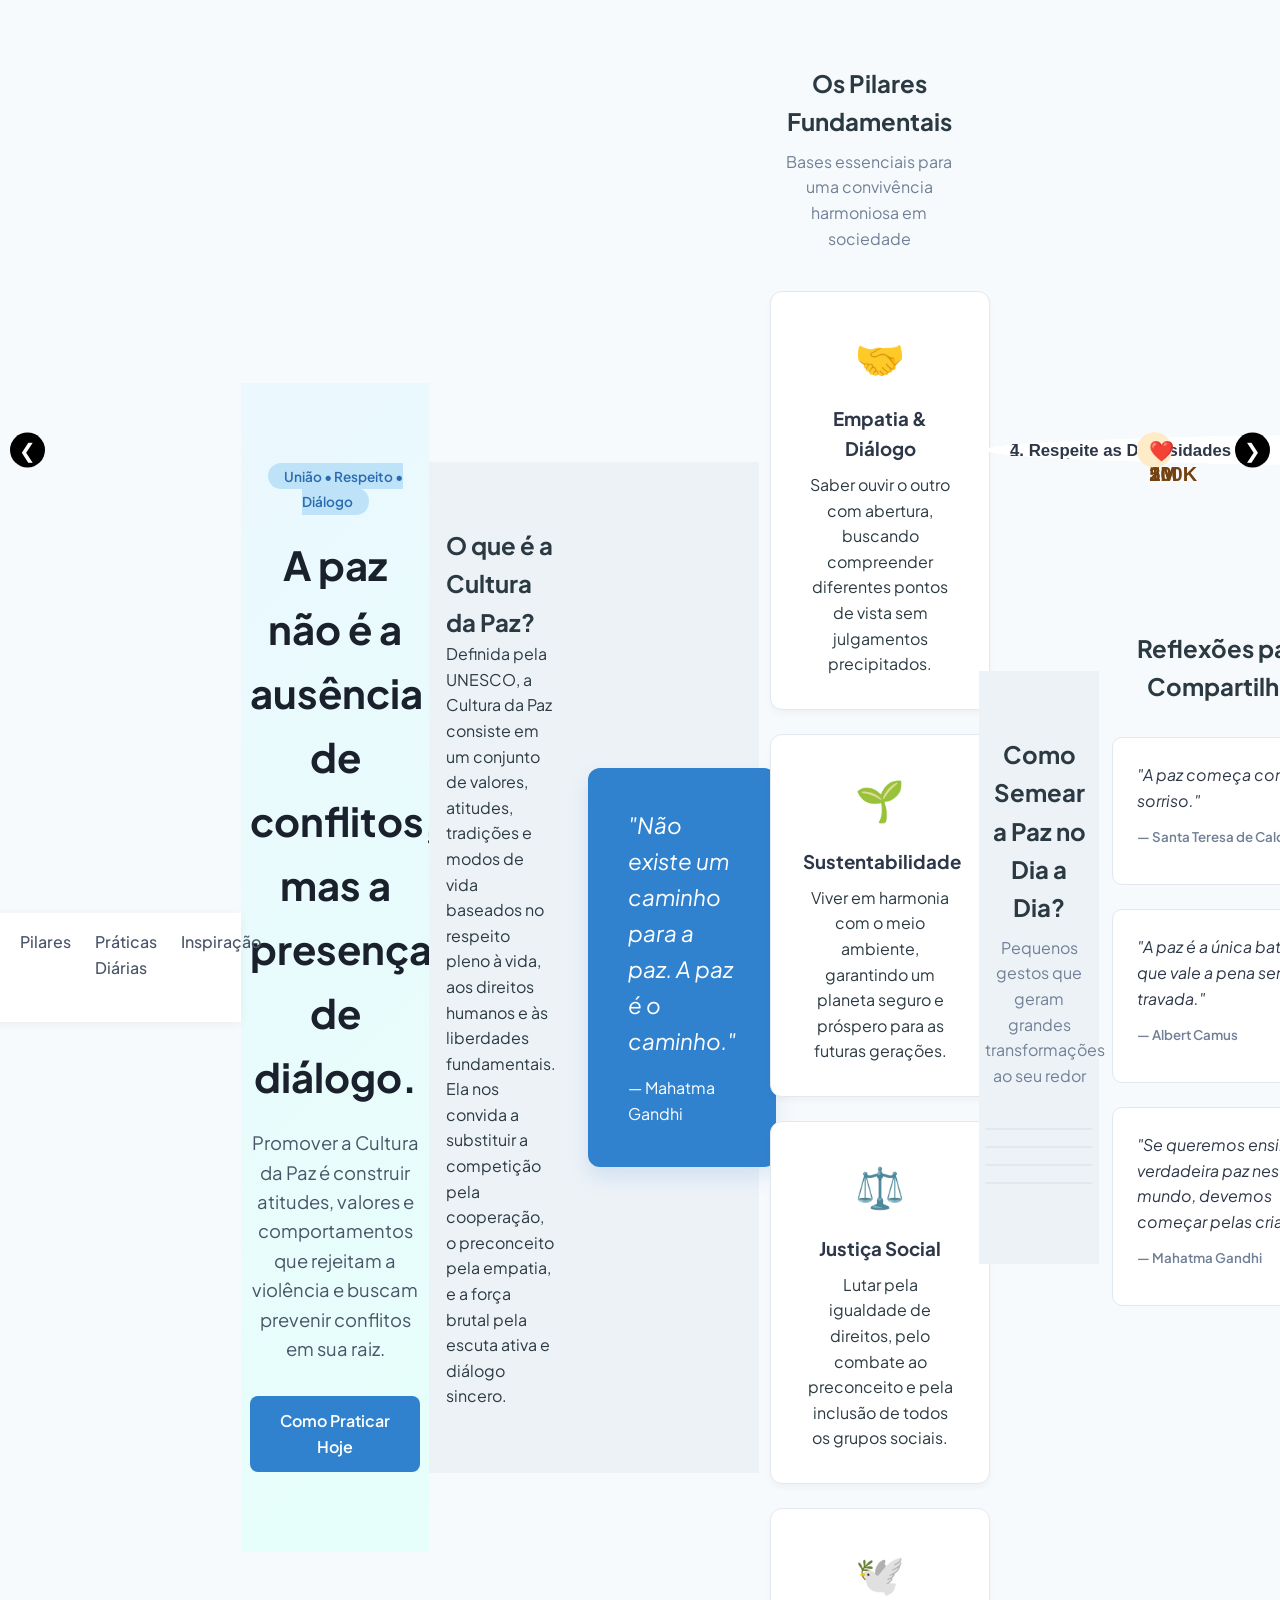
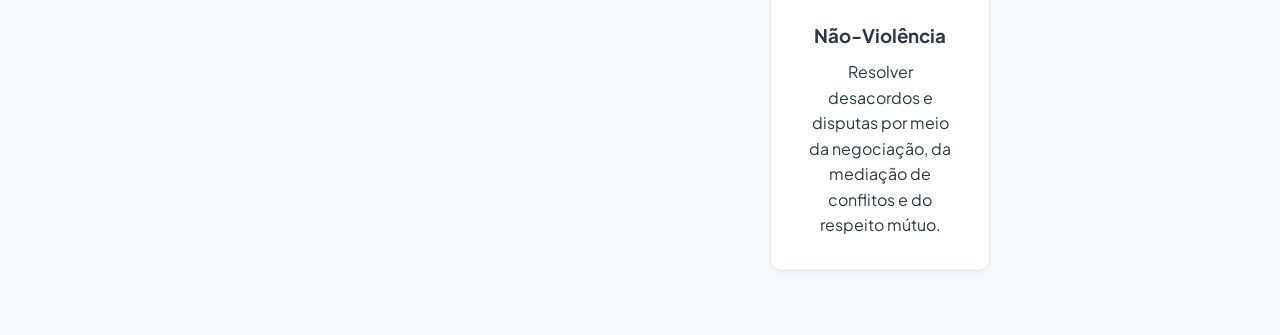
==== index.html @ 5dece106 "versao15" ====
<!DOCTYPE html>
<html lang="pt-BR">
<head>
  <meta charset="UTF-8">
  <meta name="viewport" content="width=device-width, initial-scale=1.0">
  <title>Cultura da Paz - Transformando o Mundo com Diálogo e Empatia</title>
  <link rel="stylesheet" href="style.css">
  <link rel="preconnect" href="https://fonts.googleapis.com">
  <link rel="preconnect" href="https://fonts.gstatic.com" crossorigin>
  <link href="https://fonts.googleapis.com/css2?family=Plus+Jakarta+Sans:wght@400;500;600;700&display=swap" rel="stylesheet">
</head>
<body>


  <!-- Cabeçalho -->
  <header>
    <div class="container nav-container">
      <a href="#" class="logo">
        <span class="pigeon-icon">🕊️</span> Cultura da Paz
      </a>
      <nav>
        <ul>
          <li><a href="#sobre">O que é</a></li>
          <li><a href="#pilares">Pilares</a></li>
          <li><a href="#praticas">Práticas Diárias</a></li>
          <li><a href="#mensagens">Inspiração</a></li>
        </ul>
      </nav>
    </div>
  </header>


  <!-- Seção Hero -->
  <section class="hero">
    <div class="container hero-content">
      <span class="badge">União • Respeito • Diálogo</span>
      <h1>A paz não é a ausência de conflitos, mas a presença de diálogo.</h1>
      <p>Promover a Cultura da Paz é construir atitudes, valores e comportamentos que rejeitam a violência e buscam prevenir conflitos em sua raiz.</p>
      <a href="#praticas" class="btn">Como Praticar Hoje</a>
    </div>
  </section>


  <!-- Seção Sobre -->
  <section id="sobre" class="section bg-light">
    <div class="container">
      <div class="grid-2">
        <div class="content-box">
          <h2>O que é a Cultura da Paz?</h2>
          <p>Definida pela UNESCO, a Cultura da Paz consiste em um conjunto de valores, atitudes, tradições e modos de vida baseados no respeito pleno à vida, aos direitos humanos e às liberdades fundamentais.</p>
          <p>Ela nos convida a substituir a competição pela cooperação, o preconceito pela empatia, e a força brutal pela escuta ativa e diálogo sincero.</p>
        </div>
        <div class="quote-card">
          <p>"Não existe um caminho para a paz. A paz é o caminho."</p>
          <span>— Mahatma Gandhi</span>
        </div>
      </div>
    </div>
  </section>


  <!-- Seção Pilares -->
  <section id="pilares" class="section">
    <div class="container">
      <h2 class="text-center">Os Pilares Fundamentais</h2>
      <p class="subtitle text-center">Bases essenciais para uma convivência harmoniosa em sociedade</p>


      <div class="cards-grid">
        <div class="card">
          <div class="card-icon">🤝</div>
          <h3>Empatia & Diálogo</h3>
          <p>Saber ouvir o outro com abertura, buscando compreender diferentes pontos de vista sem julgamentos precipitados.</p>
        </div>


        <div class="card">
          <div class="card-icon">🌱</div>
          <h3>Sustentabilidade</h3>
          <p>Viver em harmonia com o meio ambiente, garantindo um planeta seguro e próspero para as futuras gerações.</p>
        </div>


        <div class="card">
          <div class="card-icon">⚖️</div>
          <h3>Justiça Social</h3>
          <p>Lutar pela igualdade de direitos, pelo combate ao preconceito e pela inclusão de todos os grupos sociais.</p>
        </div>


        <div class="card">
          <div class="card-icon">🕊️</div>
          <h3>Não-Violência</h3>
          <p>Resolver desacordos e disputas por meio da negociação, da mediação de conflitos e do respeito mútuo.</p>
        </div>
      </div>
    </div>
  </section>


  <!-- Seção Práticas Diárias (Accordion/Lista) -->
  <section id="praticas" class="section bg-light">
    <div class="container">
      <h2 class="text-center">Como Semear a Paz no Dia a Dia?</h2>
      <p class="subtitle text-center">Pequenos gestos que geram grandes transformações ao seu redor</p>


      <div class="accordion">
        <div class="accordion-item">
          <button class="accordion-header">1. Pratique a Escuta Ativa <span>+</span></button>
          <div class="accordion-body">
            <p>Escute as pessoas sem interrompê-las ou já preparar uma resposta na mente. Esteja presente para entender seus sentimentos e necessidades.</p>
          </div>
        </div>


        <div class="accordion-item">
          <button class="accordion-header">2. Cultive a Gentileza Diária <span>+</span></button>
          <div class="accordion-body">
            <p>Pequenas ações como dar um "bom dia" sincero, agradecer serviços prestados ou ceder a vez ajudam a reduzir a tensão no dia a dia urbano.</p>
          </div>
        </div>


        <div class="accordion-item">
          <button class="accordion-header">3. Eduque para a Comunicação Não-Violenta (CNV) <span>+</span></button>
          <div class="accordion-body">
            <p>Ao expressar insatisfação, foque nos fatos e nos seus sentimentos, sem acusar ou rotular a outra pessoa.</p>
          </div>
        </div>


        <div class="accordion-item">
          <button class="accordion-header">4. Respeite as Diversidades <span>+</span></button>
          <div class="accordion-body">
            <p>Aprecie as diferenças de opiniões, culturas, etnias, religiões e estilos de vida como fatores de enriquecimento humano.</p>
          </div>
        </div>
      </div>
    </div>
  </section>


  <!-- Seção Mensagens de Inspiração -->
  <section id="mensagens" class="section">
    <div class="container">
      <h2 class="text-center">Reflexões para Compartilhar</h2>
      <div class="messages-grid">
        <div class="message-card">
          <p>"A paz começa com um sorriso."</p>
          <small>— Santa Teresa de Calcutá</small>
          <button class="like-btn">❤️ <span class="like-count">2M</span></button>
        </div>
        <div class="message-card">
          <p>"A paz é a única batalha que vale a pena ser travada."</p>
          <small>— Albert Camus</small>
          <button class="like-btn">❤️ <span class="like-count">500K</span></button>
        </div>
        <div class="message-card">
          <p>"Se queremos ensinar a verdadeira paz neste mundo, devemos começar pelas crianças."</p>
          <small>— Mahatma Gandhi</small>
          <button class="like-btn">❤️ <span class="like-count">1M</span></button>
        </div>
      </div>
    </div>
  </section>


  <!-- Rodapé -->
  <footer>
    <div class="container footer-content">
      <p>🕊️ <strong>Cultura da Paz</strong> — Projeto focado na difusão da empatia e da convivência harmoniosa.</p>
      <p><small>&copy; Criado para transformar atitudes e construir pontes.</small></p>
    </div>
  </footer>


  <div class="carrossel">
  <div class="slides">
    <img src="img/meninabandeira.png" alt="Carrossel HTML CSS Imagem 1">
    <img src="img/algema.png" alt="Carrossel HTML CSS Imagem 2">
    <img src="img/imagemcheia.png" alt="Carrossel HTML CSS Imagem 3">
  </div>
  <button class="esquerda">&#10094;</button>
  <button class="direita">&#10095;</button>
</div>


  <script src="script.js"></script>




</body>
</html>
---- style.css ----
/* Configurações Globais */
* {
    margin: 0;
    padding: 0;
    box-sizing: border-box;
  }
 
  body {
    font-family: 'Plus Jakarta Sans', sans-serif;
    color: #2b3a42;
    background-color: #f7fafc;
    line-height: 1.6;
  }
 
  .container {
    width: 90%;
    max-width: 1100px;
    margin: 0 auto;
  }
 
  /* Navegação */
  header {
    background: #ffffff;
    box-shadow: 0 2px 10px rgba(0,0,0,0.05);
    position: sticky;
    top: 0;
    z-index: 100;
  }
 
  .nav-container {
    display: flex;
    justify-content: space-between;
    align-items: center;
    padding: 1rem 0;
  }
 
  .logo {
    font-size: 1.3rem;
    font-weight: 700;
    color: #2b6cb0;
    text-decoration: none;
    display: flex;
    align-items: center;
    gap: 0.5rem;
  }
 
  nav ul {
    display: flex;
    list-style: none;
    gap: 1.5rem;
  }
 
  nav a {
    text-decoration: none;
    color: #4a5568;
    font-weight: 500;
    transition: color 0.2s;
  }
 
  nav a:hover {
    color: #3182ce;
  }
 
  /* Hero Section */
  .hero {
    background: linear-gradient(135deg, #ebf8ff 0%, #e6fffa 100%);
    padding: 5rem 0;
    text-align: center;
  }
 
  .hero-content {
    max-width: 750px;
  }
 
  .badge {
    background: #bee3f8;
    color: #2b6cb0;
    padding: 0.3rem 1rem;
    border-radius: 20px;
    font-size: 0.85rem;
    font-weight: 600;
  }
 
  .hero h1 {
    font-size: 2.5rem;
    margin: 1.2rem 0;
    color: #1a202c;
  }
 
  .hero p {
    font-size: 1.15rem;
    color: #4a5568;
    margin-bottom: 2rem;
  }
 
  .btn {
    display: inline-block;
    background: #3182ce;
    color: #fff;
    padding: 0.8rem 1.8rem;
    border-radius: 8px;
    text-decoration: none;
    font-weight: 600;
    transition: background 0.3s;
  }
 
  .btn:hover {
    background: #2b6cb0;
  }
 
  /* Seções Padrão */
  .section {
    padding: 4rem 0;
  }
 
  .bg-light {
    background-color: #edf2f7;
  }
 
  .text-center {
    text-align: center;
  }
 
  .subtitle {
    color: #718096;
    margin-top: 0.5rem;
    margin-bottom: 2.5rem;
  }
 
  /* Grids */
  .grid-2 {
    display: grid;
    grid-template-columns: 1fr 1fr;
    gap: 2rem;
    align-items: center;
  }
 
  .quote-card {
    background: #3182ce;
    color: #fff;
    padding: 2.5rem;
    border-radius: 12px;
    box-shadow: 0 10px 20px rgba(49, 130, 206, 0.15);
  }
 
  .quote-card p {
    font-size: 1.4rem;
    font-style: italic;
    margin-bottom: 1rem;
  }
 
  .cards-grid {
    display: grid;
    grid-template-columns: repeat(auto-fit, minmax(220px, 1fr));
    gap: 1.5rem;
  }
 
  .card {
    background: #fff;
    padding: 2rem;
    border-radius: 12px;
    box-shadow: 0 4px 6px rgba(0,0,0,0.03);
    text-align: center;
    border: 1px solid #e2e8f0;
  }
 
  .card-icon {
    font-size: 2.5rem;
    margin-bottom: 1rem;
  }
 
  .card h3 {
    margin-bottom: 0.5rem;
    color: #2d3748;
  }
 
  /* Accordion */
  .accordion {
    max-width: 700px;
    margin: 0 auto;
  }
 
  .accordion-item {
    background: #fff;
    margin-bottom: 1rem;
    border-radius: 8px;
    overflow: hidden;
    border: 1px solid #e2e8f0;
  }
 
  .accordion-header {
    width: 100%;
    padding: 1rem 1.5rem;
    text-align: left;
    background: #fff;
    border: none;
    font-size: 1.05rem;
    font-weight: 600;
    color: #2d3748;
    cursor: pointer;
    display: flex;
    justify-content: space-between;
    align-items: center;
  }
 
  .accordion-body {
    padding: 0 1.5rem 1rem 1.5rem;
    display: none;
    color: #4a5568;
  }
 
  .accordion-item.active .accordion-body {
    display: block;
  }
 
  /* Mensagens de Inspiração */
  .messages-grid {
    display: grid;
    grid-template-columns: repeat(auto-fit, minmax(250px, 1fr));
    gap: 1.5rem;
    margin-top: 2rem;
  }
 
  .message-card {
    background: #fff;
    padding: 1.5rem;
    border-radius: 10px;
    border: 1px solid #e2e8f0;
    display: flex;
    flex-direction: column;
    justify-content: space-between;
  }
 
  .message-card p {
    font-style: italic;
    color: #2d3748;
  }
 
  .message-card small {
    display: block;
    margin: 0.8rem 0;
    color: #718096;
    font-weight: 600;
  }
 
  .like-btn {
    align-self: flex-start;
    background: #feebc8;
    border: none;
    padding: 0.4rem 0.8rem;
    border-radius: 20px;
    cursor: pointer;
    font-weight: 600;
    color: #744210;
    transition: transform 0.1s;
  }
 
  .like-btn:active {
    transform: scale(0.95);
  }
 
  /* Rodapé */
  footer {
    background: #2d3748;
    color: #e2e8f0;
    text-align: center;
    padding: 2.5rem 0;
  }
 
  /* Responsividade */
  @media (max-width: 768px) {
    .grid-2 {
      grid-template-columns: 1fr;
    }
    .nav-container {
      flex-direction: column;
      gap: 1rem;
    }
  }


  * {
  margin: 0;
  padding: 0;
  box-sizing: border-box;
}

body {
  min-height: 100vh;
  display: flex;
  align-items: center;
  justify-content: center;
}

.carrossel {
  max-width: 400px;
  overflow: hidden;
  border-radius: 10px;
  box-shadow: 0 0 10px rgba(0,0,0,0.25);
}
.slides {
  display: flex;
  transition: transform 0.5s ease-in-out;
}
.slides img {
  max-width: 100%;
  object-fit: contain;
  display: block;
}

button {
  position: absolute;
  top: 50%;
  transform: translateY(-50%);
  width: 35px;
  height: 35px;
  border-radius: 50%;
  border: none;
  background: black;
  color: white;
  font-size: 20px;
  cursor: pointer;
  transition: background-color 0.2s ease;
}
button:hover {
  background-color: rgba(0,0,0,0.75);
}
.esquerda { left: 10px; }
.direita { right: 10px; }
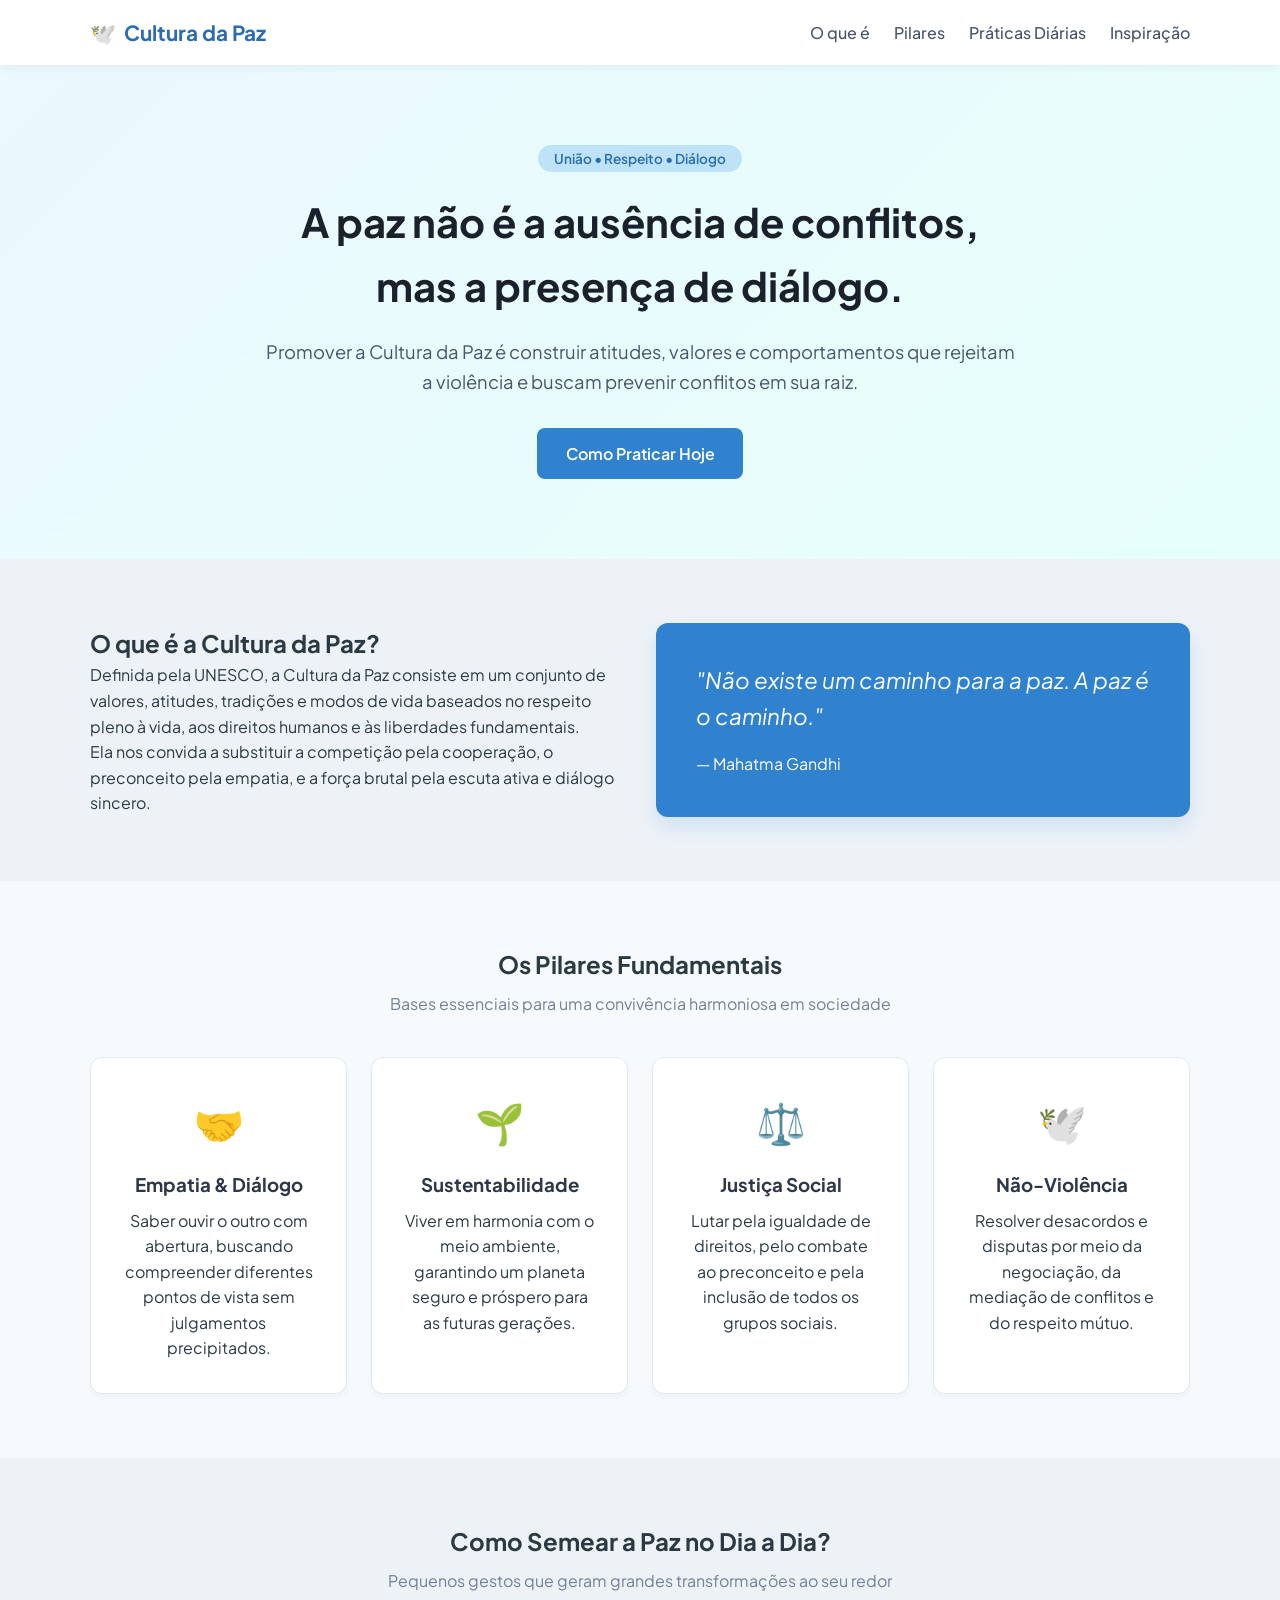
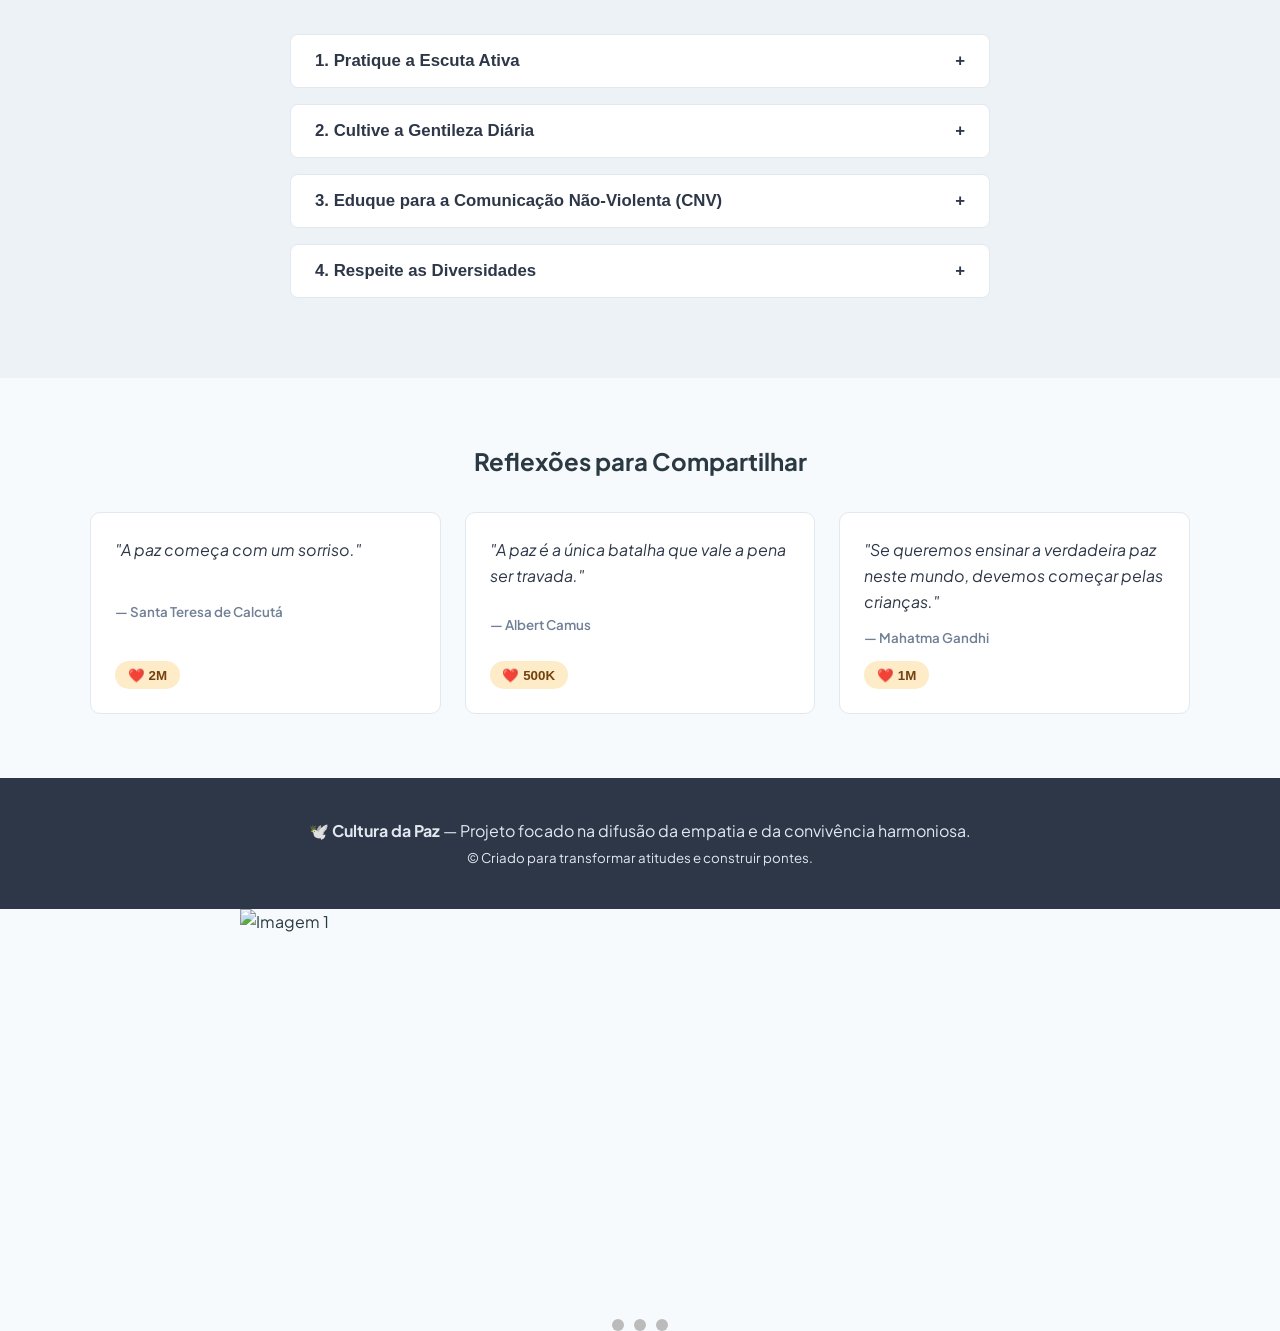
==== commit d9892532: "versao18" ====
--- a/index.html
+++ b/index.html
@@ -173,18 +173,26 @@
       <p><small>&copy; Criado para transformar atitudes e construir pontes.</small></p>
     </div>
   </footer>
-
-
-  <div class="carrossel">
-  <div class="slides">
-    <img src="img/meninabandeira.png" alt="Carrossel HTML CSS Imagem 1">
-    <img src="img/algema.png" alt="Carrossel HTML CSS Imagem 2">
-    <img src="img/imagemcheia.png" alt="Carrossel HTML CSS Imagem 3">
+ 
+  <div class="carrossel-container">
+  <div class="carrossel-slides">
+    <div class="slide" id="slide-1">
+      <img src="imagem1.jpg" alt="Imagem 1">
+    </div>
+    <div class="slide" id="slide-2">
+      <img src="imagem2.jpg" alt="Imagem 2">
+    </div>
+    <div class="slide" id="slide-3">
+      <img src="imagem3.jpg" alt="Imagem 3">
+    </div>
   </div>
-  <button class="esquerda">&#10094;</button>
-  <button class="direita">&#10095;</button>
+
+  <div class="carrossel-navegacao">
+    <a href="#slide-1"></a>
+    <a href="#slide-2"></a>
+    <a href="#slide-3"></a>
+  </div>
 </div>
-
 
   <script src="script.js"></script>
 
--- a/style.css
+++ b/style.css
@@ -279,51 +279,49 @@
   }
 
 
-  * {
-  margin: 0;
-  padding: 0;
-  box-sizing: border-box;
-}
-
-body {
-  min-height: 100vh;
+  .carrossel-container {
+  max-width: 800px;
+  margin: 0 auto;
+}
+
+.carrossel-slides {
   display: flex;
-  align-items: center;
+  overflow-x: auto;
+  scroll-snap-type: x mandatory;
+  scroll-behavior: smooth;
+  scrollbar-width: none;
+}
+
+.carrossel-slides::-webkit-scrollbar {
+  display: none;
+}
+
+.slide {
+  flex: 0 0 100%;
+  scroll-snap-align: start;
+  height: 400px;
+}
+
+.slide img {
+  width: 100%;
+  height: 100%;
+  object-fit: cover;
+}
+
+.carrossel-navegacao {
+  display: flex;
   justify-content: center;
-}
-
-.carrossel {
-  max-width: 400px;
-  overflow: hidden;
-  border-radius: 10px;
-  box-shadow: 0 0 10px rgba(0,0,0,0.25);
-}
-.slides {
-  display: flex;
-  transition: transform 0.5s ease-in-out;
-}
-.slides img {
-  max-width: 100%;
-  object-fit: contain;
-  display: block;
-}
-
-button {
-  position: absolute;
-  top: 50%;
-  transform: translateY(-50%);
-  width: 35px;
-  height: 35px;
+  gap: 10px;
+  margin-top: 10px;
+}
+
+.carrossel-navegacao a {
+  width: 12px;
+  height: 12px;
+  background-color: #bbb;
   border-radius: 50%;
-  border: none;
-  background: black;
-  color: white;
-  font-size: 20px;
-  cursor: pointer;
-  transition: background-color 0.2s ease;
-}
-button:hover {
-  background-color: rgba(0,0,0,0.75);
-}
-.esquerda { left: 10px; }
-.direita { right: 10px; }+}
+
+.carrossel-navegacao a:hover {
+  background-color: #333;
+}
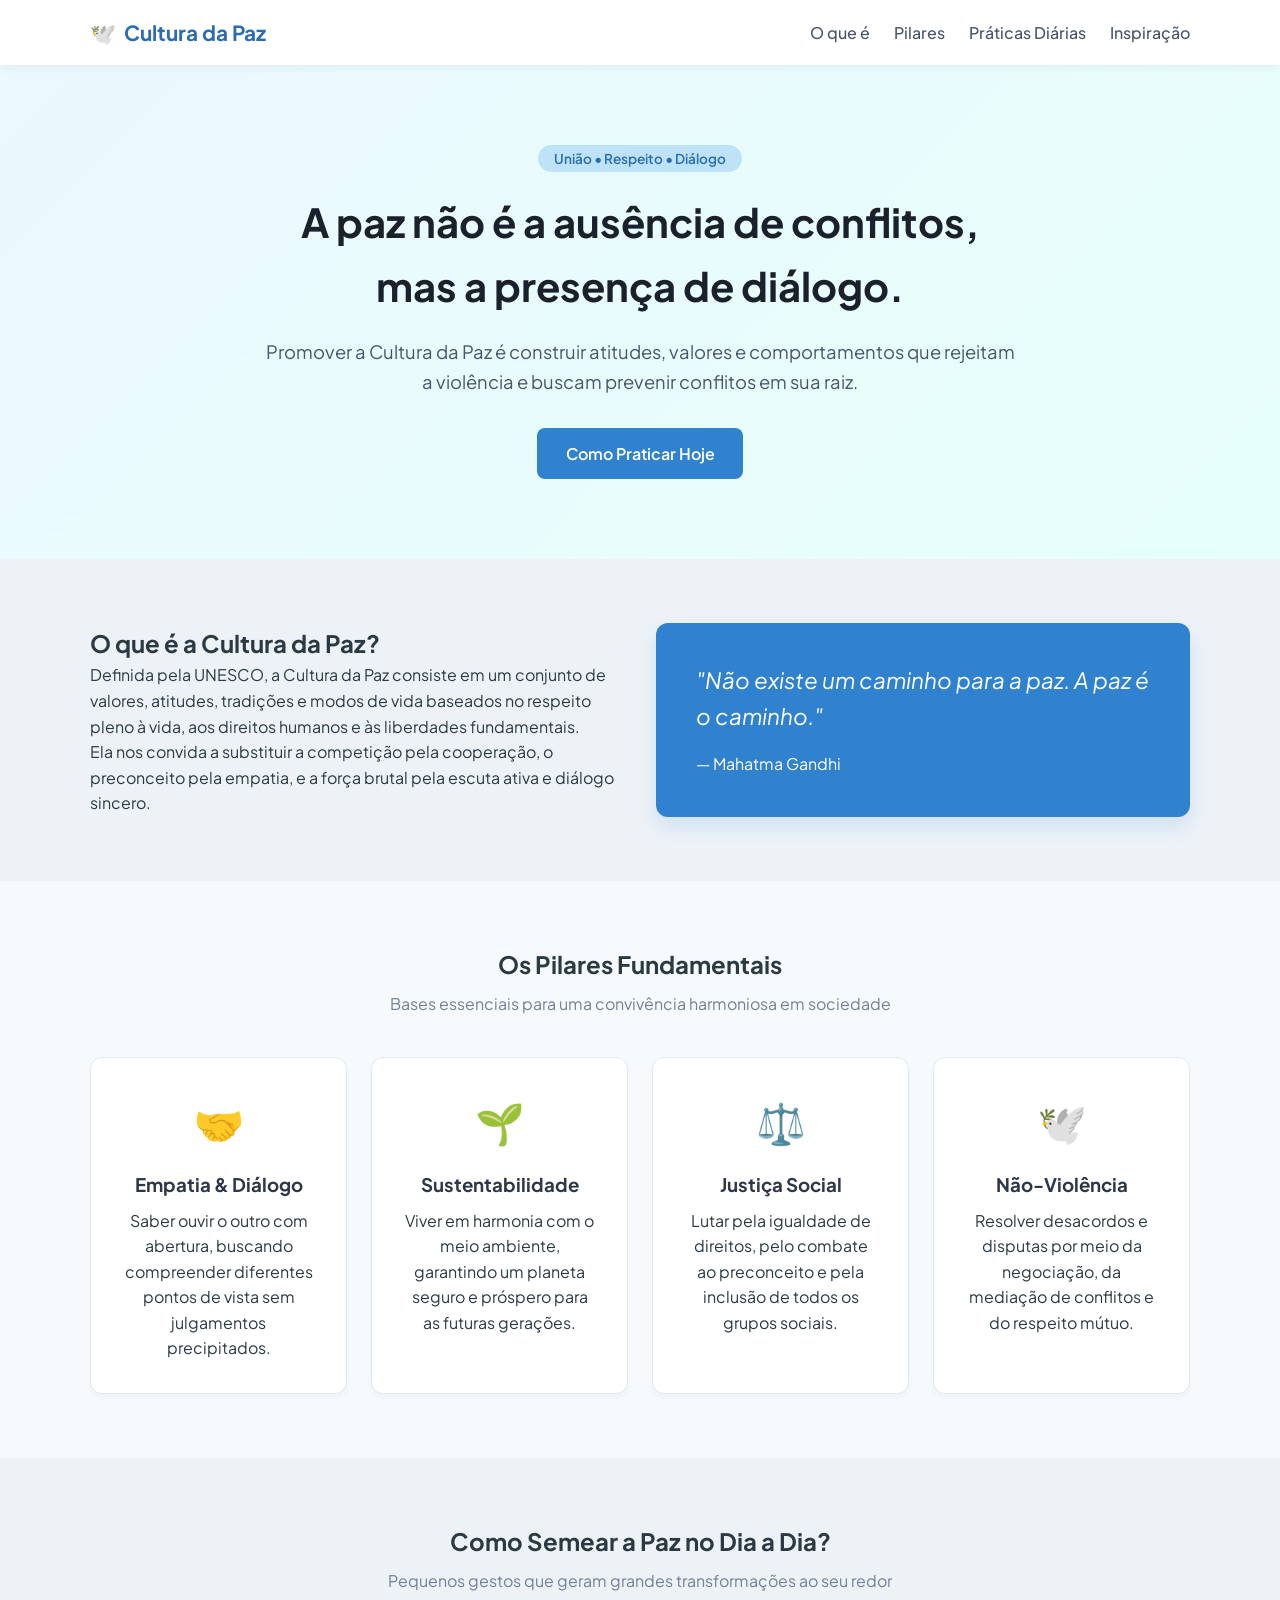
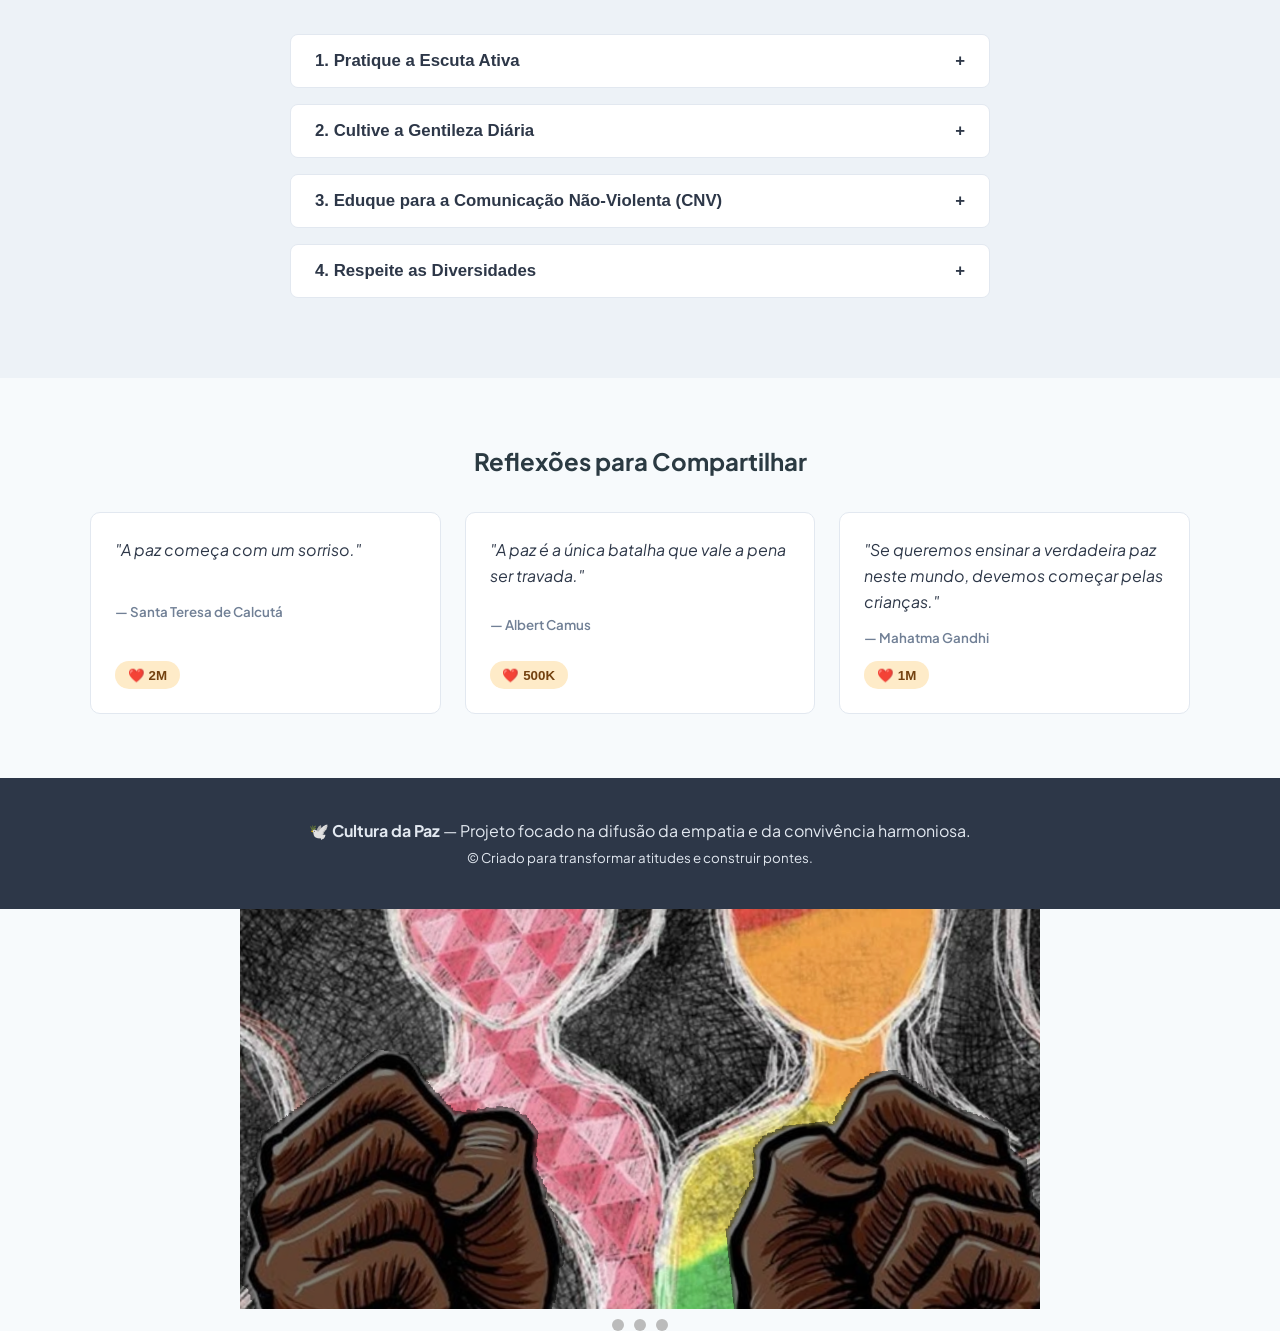
==== commit 7564be56: "versao19" ====
--- a/index.html
+++ b/index.html
@@ -177,13 +177,13 @@
   <div class="carrossel-container">
   <div class="carrossel-slides">
     <div class="slide" id="slide-1">
-      <img src="imagem1.jpg" alt="Imagem 1">
+      <img src="img/algema.png" alt="Imagem 1">
     </div>
     <div class="slide" id="slide-2">
-      <img src="imagem2.jpg" alt="Imagem 2">
+      <img src="img/imagemcheia.png" alt="Imagem 2">
     </div>
     <div class="slide" id="slide-3">
-      <img src="imagem3.jpg" alt="Imagem 3">
+      <img src="img/mao.png" alt="Imagem 3">
     </div>
   </div>
 
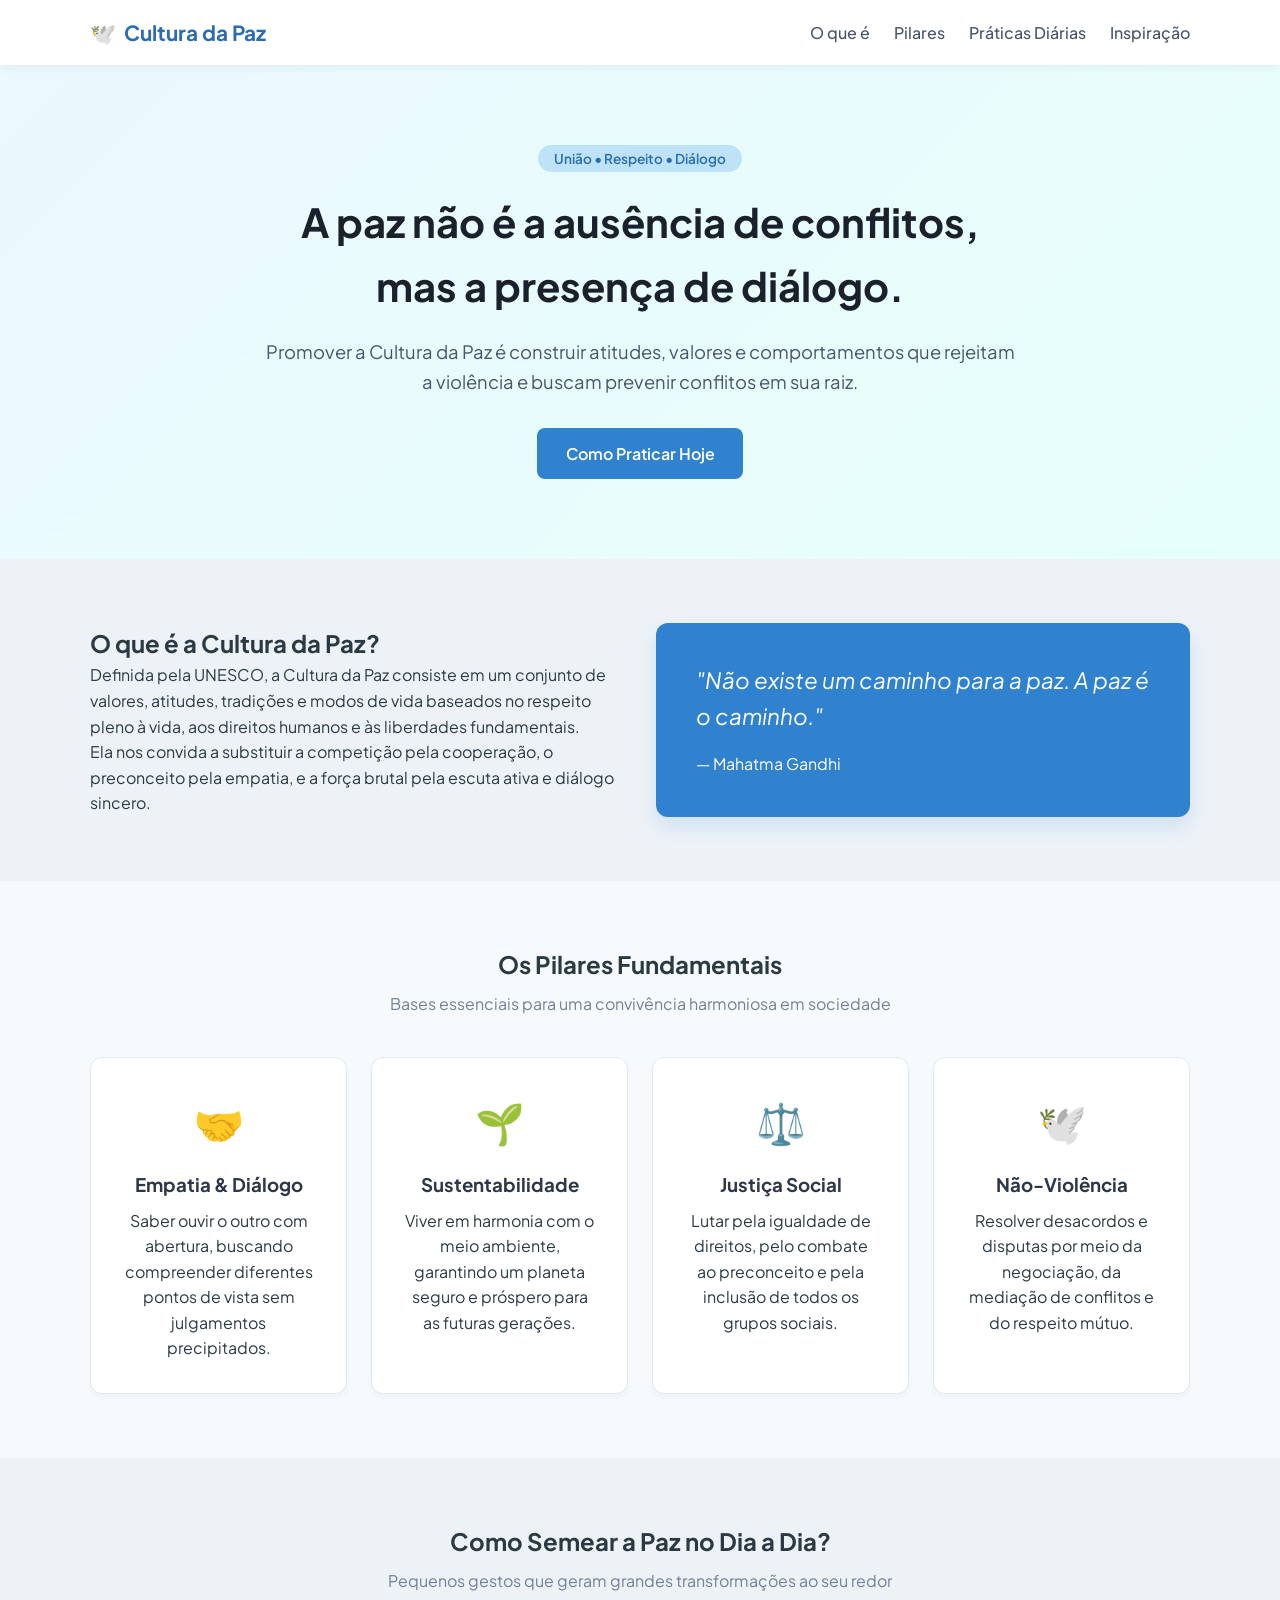
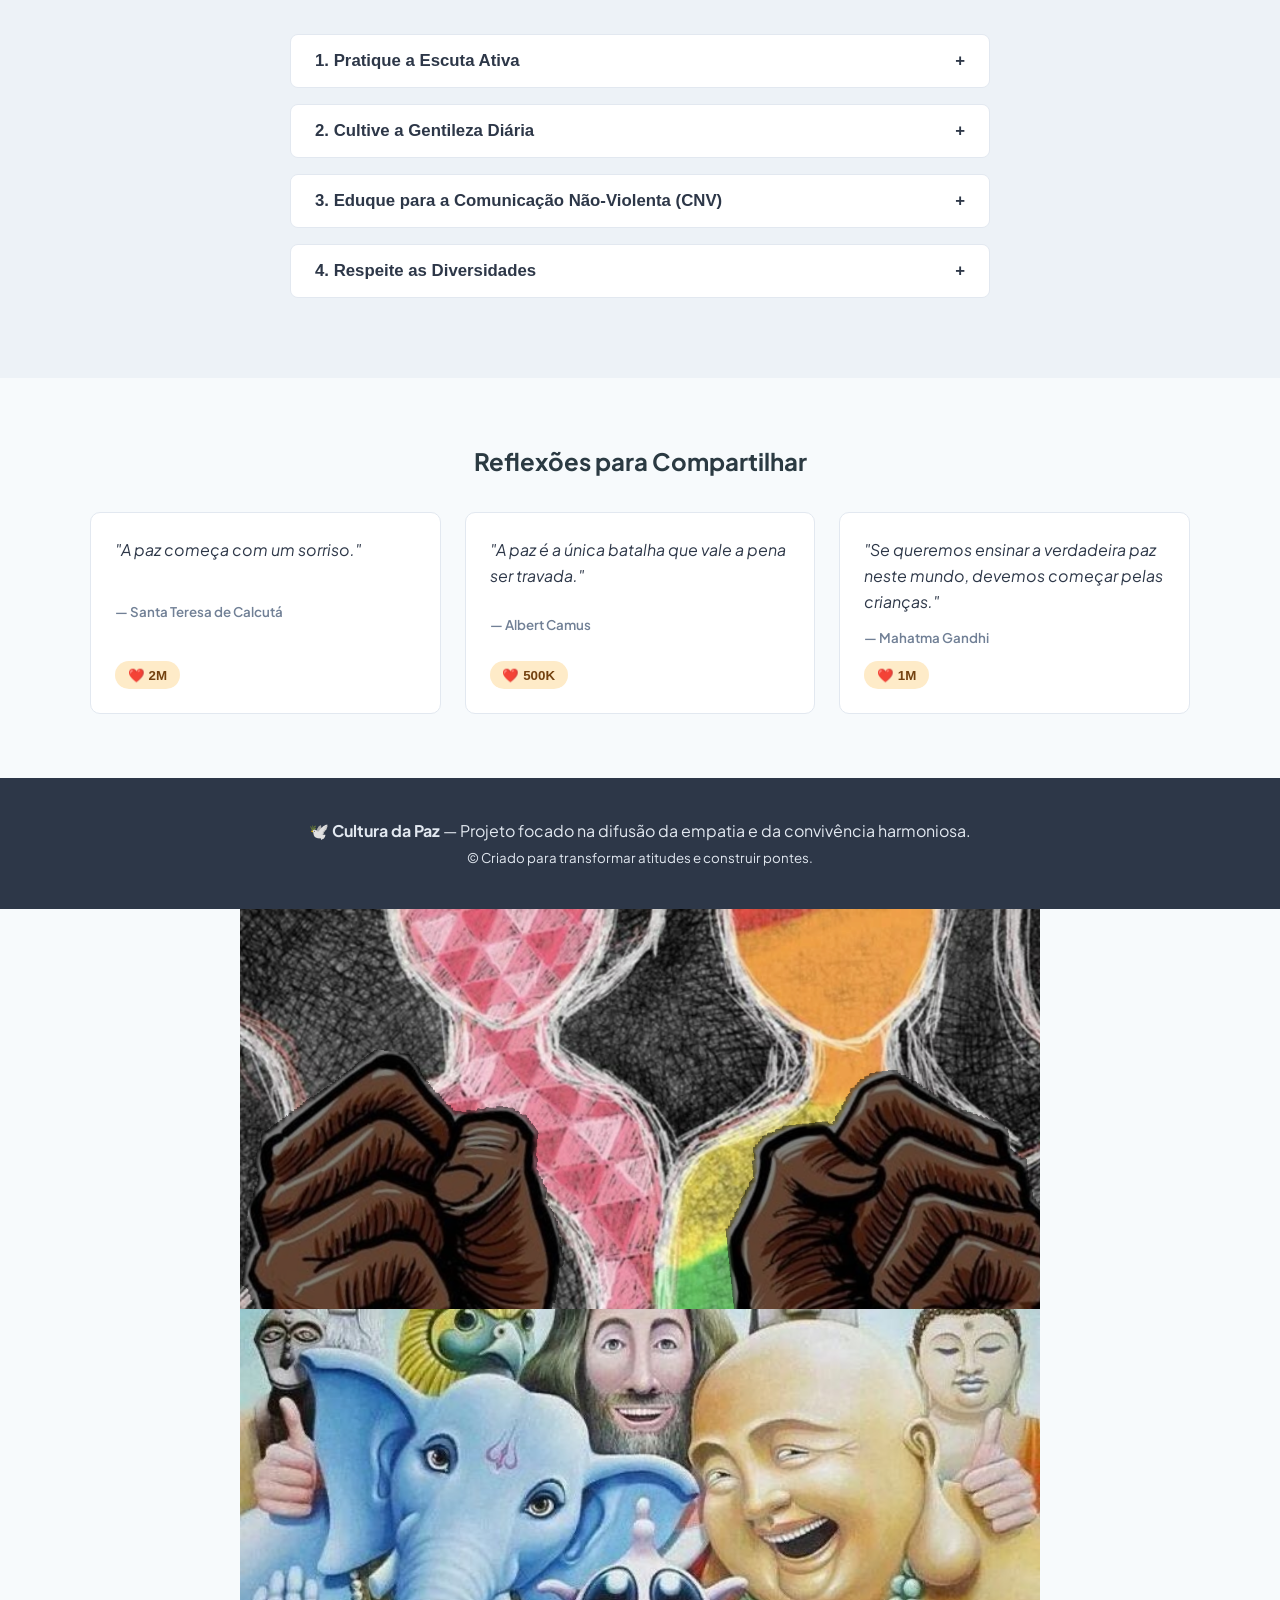
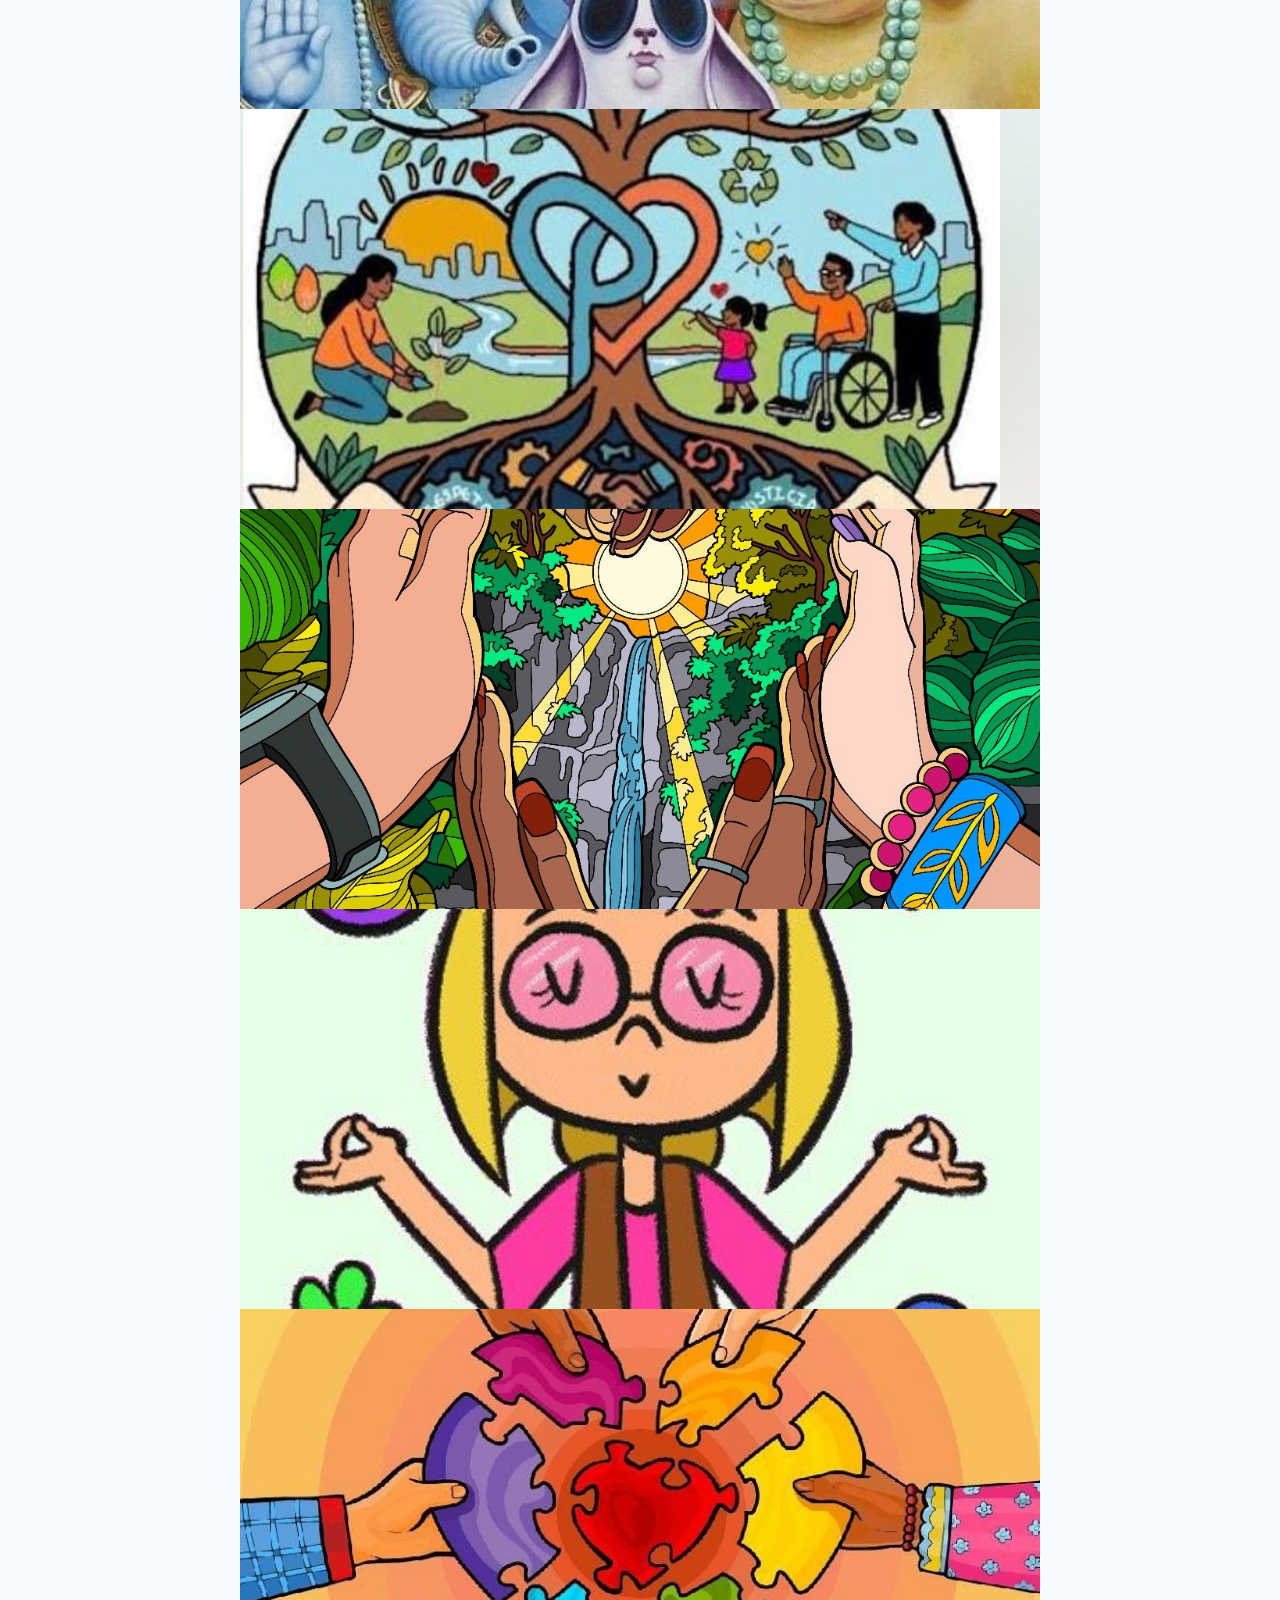
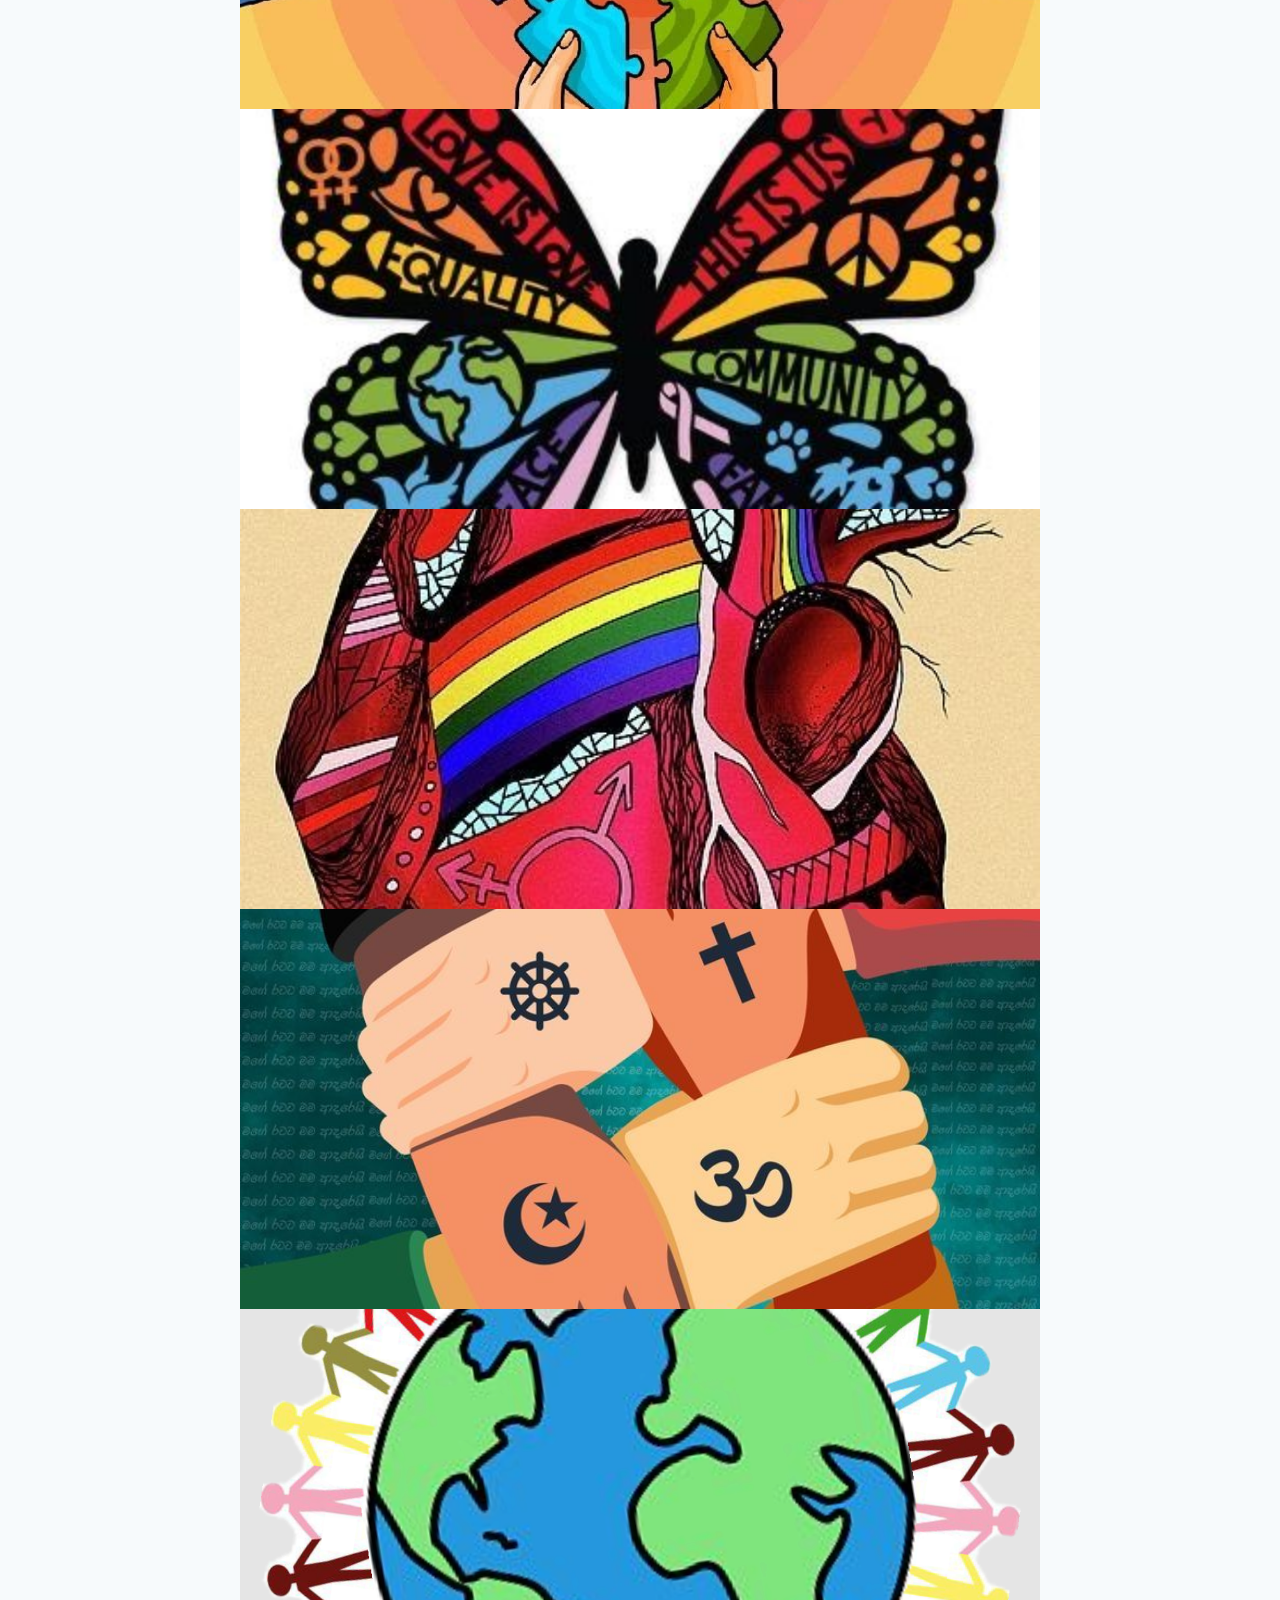
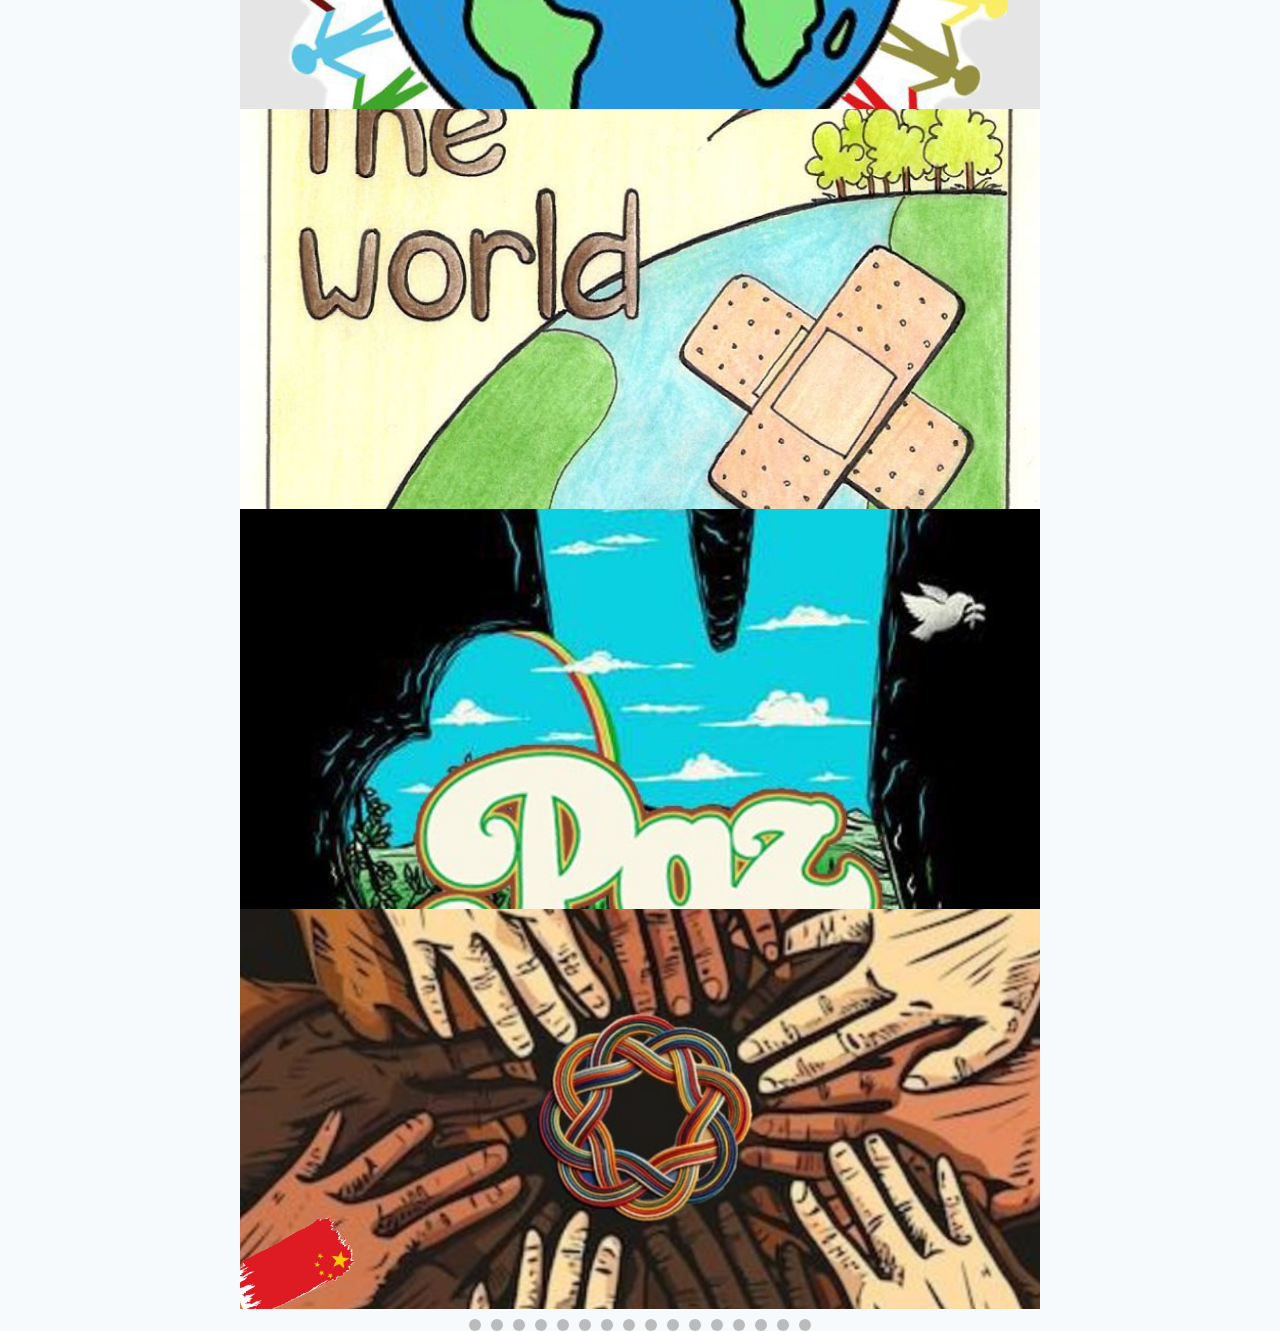
==== commit ee928dff: "versao20" ====
--- a/index.html
+++ b/index.html
@@ -185,12 +185,65 @@
     <div class="slide" id="slide-3">
       <img src="img/mao.png" alt="Imagem 3">
     </div>
+    <div class="slide" id="slide-4">
+      <img src="img/meninabandeira.png" alt="Imagem 3">
+    </div>
+    </div>
+    <div class="slide" id="slide-5">
+      <img src="img/1.jpg" alt="Imagem 3">
+    </div>
+    <div class="slide" id="slide-6">
+      <img src="img/2.jpg" alt="Imagem 3">
+    </div>
+    <div class="slide" id="slide-7">
+      <img src="img/3.jpg" alt="Imagem 3">
+    </div>
+    <div class="slide" id="slide-8">
+      <img src="img/4.jpg" alt="Imagem 3">
+    </div>
+    <div class="slide" id="slide-9">
+      <img src="img/5.jpg" alt="Imagem 3">
+    </div>
+    <div class="slide" id="slide-10">
+      <img src="img/6.jpg" alt="Imagem 3">
+    </div>
+    <div class="slide" id="slide-11">
+      <img src="img/7.jpg" alt="Imagem 3">
+    </div>
+    <div class="slide" id="slide-12">
+      <img src="img/8.jpg" alt="Imagem 3">
+    </div>
+    <div class="slide" id="slide-13">
+      <img src="img/10.png" alt="Imagem 3">
+    </div>
+    <div class="slide" id="slide-14">
+      <img src="img/11.jpg" alt="Imagem 3">
+    </div>
+    <div class="slide" id="slide-15">
+      <img src="img/12.jpg" alt="Imagem 3">
+    </div>
+    <div class="slide" id="slide-16">
+      <img src="img/mao.png" alt="Imagem 3">
+    </div>
   </div>
 
   <div class="carrossel-navegacao">
     <a href="#slide-1"></a>
     <a href="#slide-2"></a>
     <a href="#slide-3"></a>
+     <a href="#slide-4"></a>
+      <a href="#slide-5"></a>
+       <a href="#slide-6"></a>
+        <a href="#slide-7"></a>
+         <a href="#slide-8"></a>
+          <a href="#slide-9"></a>
+           <a href="#slide-10"></a>
+            <a href="#slide-11"></a>
+             <a href="#slide-12"></a>
+              <a href="#slide-13"></a>
+               <a href="#slide-14"></a>
+                <a href="#slide-15"></a>
+                 <a href="#slide-16"></a>
   </div>
 </div>
 
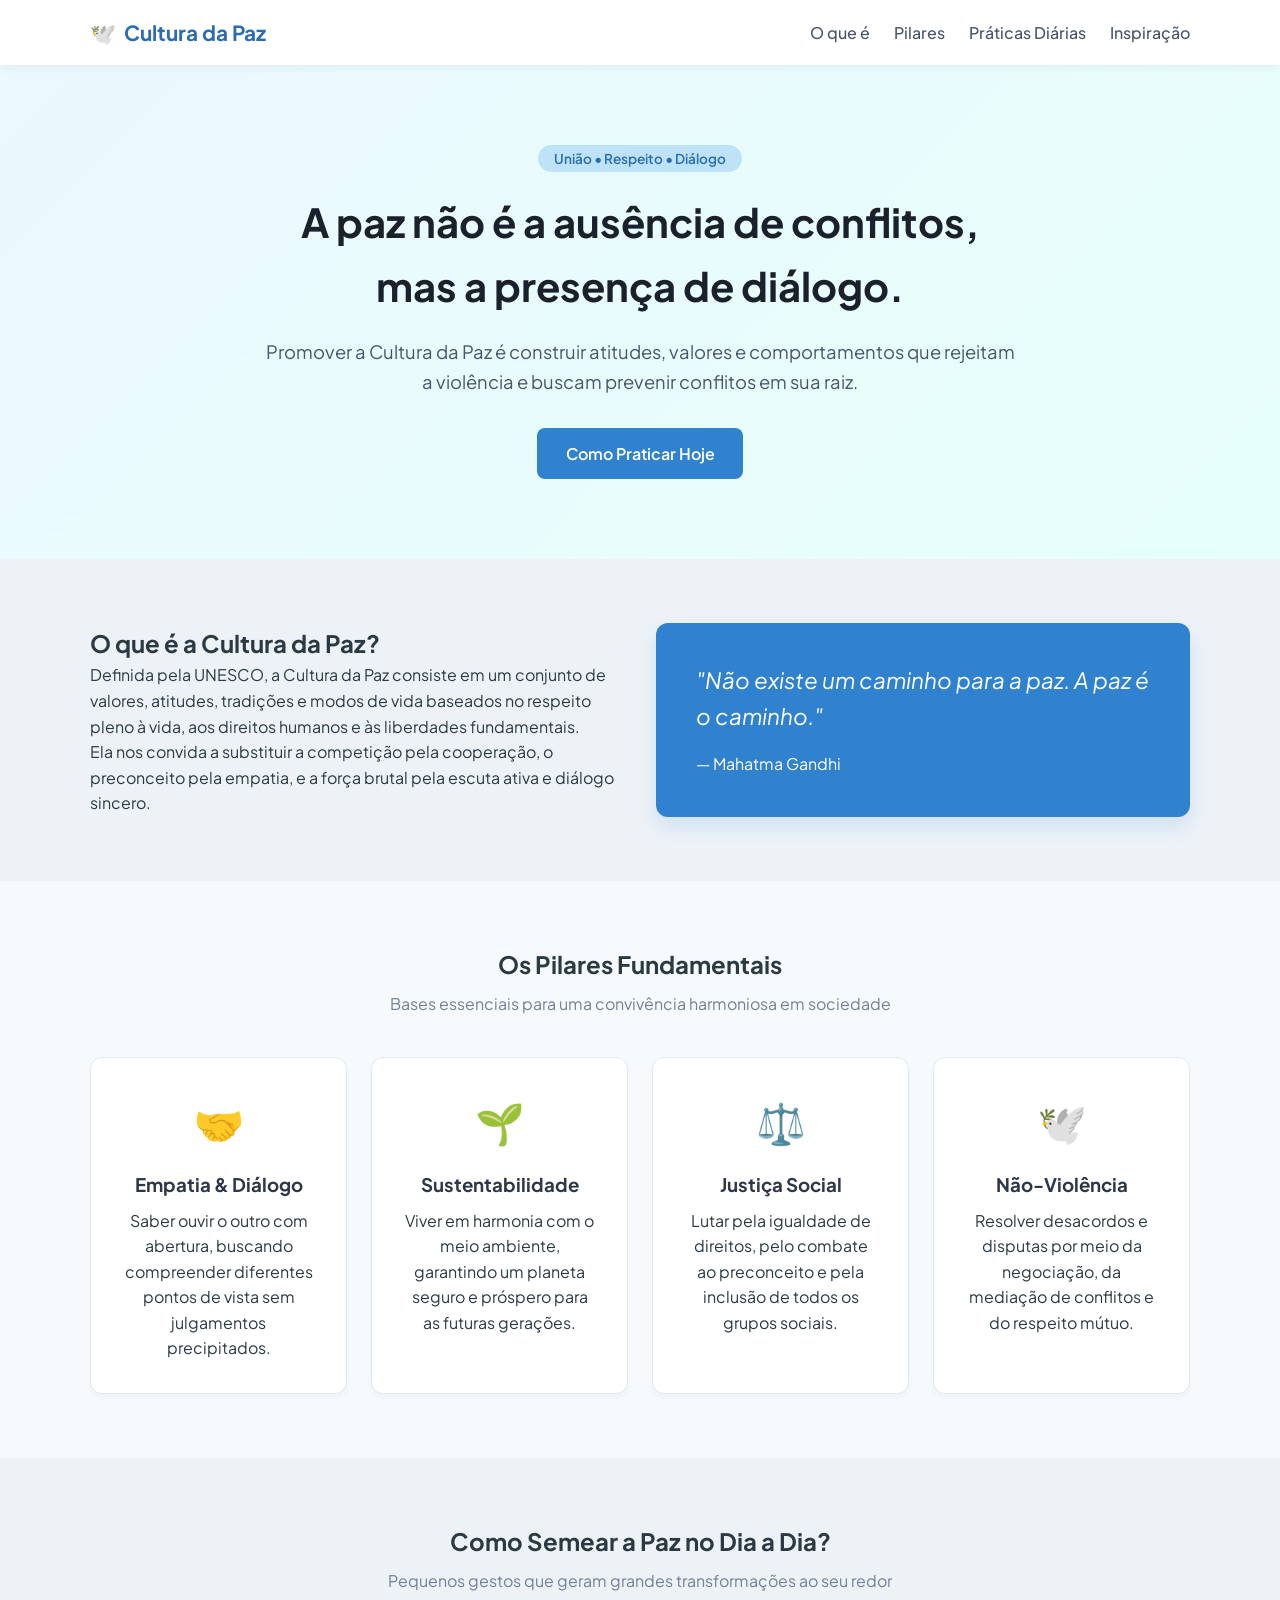
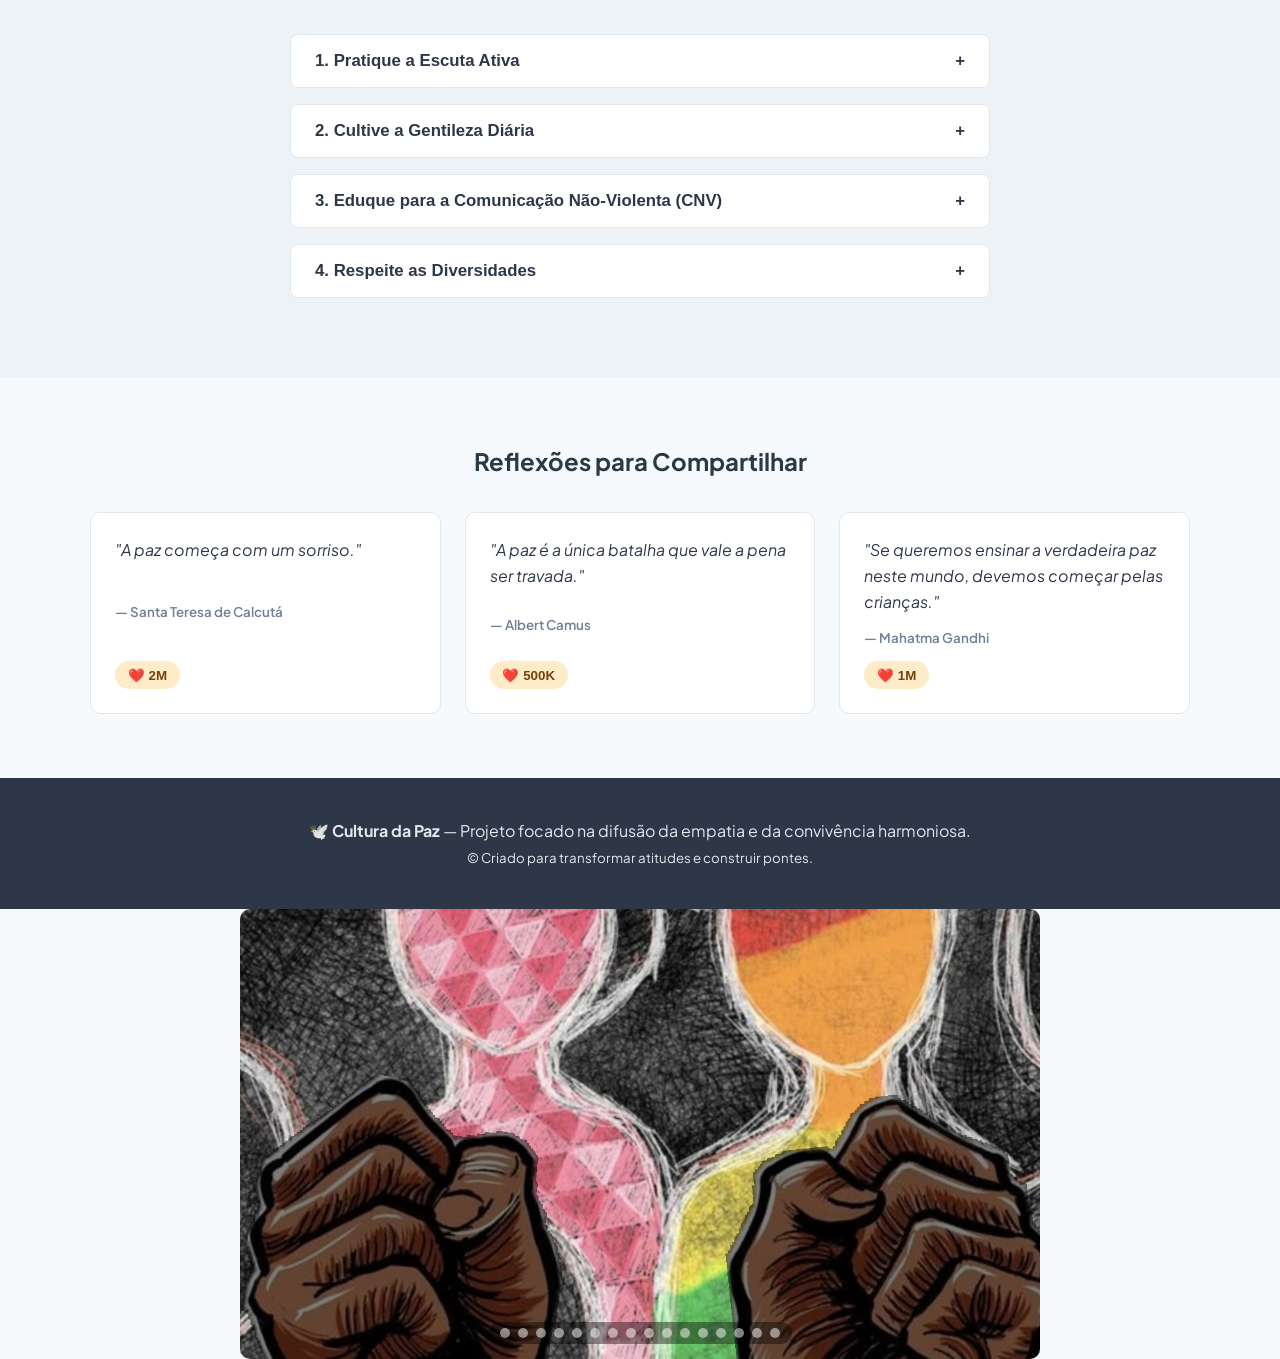
==== commit a7f35dbd: "versao21" ====
--- a/index.html
+++ b/index.html
@@ -174,76 +174,43 @@
     </div>
   </footer>
  
-  <div class="carrossel-container">
+ <div class="carrossel-container">
   <div class="carrossel-slides">
-    <div class="slide" id="slide-1">
-      <img src="img/algema.png" alt="Imagem 1">
-    </div>
-    <div class="slide" id="slide-2">
-      <img src="img/imagemcheia.png" alt="Imagem 2">
-    </div>
-    <div class="slide" id="slide-3">
-      <img src="img/mao.png" alt="Imagem 3">
-    </div>
-    <div class="slide" id="slide-4">
-      <img src="img/meninabandeira.png" alt="Imagem 3">
-    </div>
-    </div>
-    <div class="slide" id="slide-5">
-      <img src="img/1.jpg" alt="Imagem 3">
-    </div>
-    <div class="slide" id="slide-6">
-      <img src="img/2.jpg" alt="Imagem 3">
-    </div>
-    <div class="slide" id="slide-7">
-      <img src="img/3.jpg" alt="Imagem 3">
-    </div>
-    <div class="slide" id="slide-8">
-      <img src="img/4.jpg" alt="Imagem 3">
-    </div>
-    <div class="slide" id="slide-9">
-      <img src="img/5.jpg" alt="Imagem 3">
-    </div>
-    <div class="slide" id="slide-10">
-      <img src="img/6.jpg" alt="Imagem 3">
-    </div>
-    <div class="slide" id="slide-11">
-      <img src="img/7.jpg" alt="Imagem 3">
-    </div>
-    <div class="slide" id="slide-12">
-      <img src="img/8.jpg" alt="Imagem 3">
-    </div>
-    <div class="slide" id="slide-13">
-      <img src="img/10.png" alt="Imagem 3">
-    </div>
-    <div class="slide" id="slide-14">
-      <img src="img/11.jpg" alt="Imagem 3">
-    </div>
-    <div class="slide" id="slide-15">
-      <img src="img/12.jpg" alt="Imagem 3">
-    </div>
-    <div class="slide" id="slide-16">
-      <img src="img/mao.png" alt="Imagem 3">
-    </div>
+    <div class="slide" id="slide-1"><img src="img/algema.png" alt="Imagem 1"></div>
+    <div class="slide" id="slide-2"><img src="img/imagemcheia.png" alt="Imagem 2"></div>
+    <div class="slide" id="slide-3"><img src="img/mao.png" alt="Imagem 3"></div>
+    <div class="slide" id="slide-4"><img src="img/meninabandeira.png" alt="Imagem 4"></div>
+    <div class="slide" id="slide-5"><img src="img/1.jpg" alt="Imagem 5"></div>
+    <div class="slide" id="slide-6"><img src="img/2.jpg" alt="Imagem 6"></div>
+    <div class="slide" id="slide-7"><img src="img/3.jpg" alt="Imagem 7"></div>
+    <div class="slide" id="slide-8"><img src="img/4.jpg" alt="Imagem 8"></div>
+    <div class="slide" id="slide-9"><img src="img/5.jpg" alt="Imagem 9"></div>
+    <div class="slide" id="slide-10"><img src="img/6.jpg" alt="Imagem 10"></div>
+    <div class="slide" id="slide-11"><img src="img/7.jpg" alt="Imagem 11"></div>
+    <div class="slide" id="slide-12"><img src="img/8.jpg" alt="Imagem 12"></div>
+    <div class="slide" id="slide-13"><img src="img/10.png" alt="Imagem 13"></div>
+    <div class="slide" id="slide-14"><img src="img/11.jpg" alt="Imagem 14"></div>
+    <div class="slide" id="slide-15"><img src="img/12.jpg" alt="Imagem 15"></div>
+    <div class="slide" id="slide-16"><img src="img/mao.png" alt="Imagem 16"></div>
   </div>
 
   <div class="carrossel-navegacao">
     <a href="#slide-1"></a>
     <a href="#slide-2"></a>
     <a href="#slide-3"></a>
-     <a href="#slide-4"></a>
-      <a href="#slide-5"></a>
-       <a href="#slide-6"></a>
-        <a href="#slide-7"></a>
-         <a href="#slide-8"></a>
-          <a href="#slide-9"></a>
-           <a href="#slide-10"></a>
-            <a href="#slide-11"></a>
-             <a href="#slide-12"></a>
-              <a href="#slide-13"></a>
-               <a href="#slide-14"></a>
-                <a href="#slide-15"></a>
-                 <a href="#slide-16"></a>
+    <a href="#slide-4"></a>
+    <a href="#slide-5"></a>
+    <a href="#slide-6"></a>
+    <a href="#slide-7"></a>
+    <a href="#slide-8"></a>
+    <a href="#slide-9"></a>
+    <a href="#slide-10"></a>
+    <a href="#slide-11"></a>
+    <a href="#slide-12"></a>
+    <a href="#slide-13"></a>
+    <a href="#slide-14"></a>
+    <a href="#slide-15"></a>
+    <a href="#slide-16"></a>
   </div>
 </div>
 
--- a/style.css
+++ b/style.css
@@ -279,49 +279,75 @@
   }
 
 
-  .carrossel-container {
-  max-width: 800px;
+
+
+  /* Container principal */
+.carrossel-container {
+  position: relative;
+  width: 100%;
+  max-width: 800px; /* Ajuste a largura máxima conforme necessário */
   margin: 0 auto;
-}
-
+  overflow: hidden;
+  border-radius: 10px;
+}
+
+/* Área que guarda os slides lado a lado */
 .carrossel-slides {
   display: flex;
   overflow-x: auto;
-  scroll-snap-type: x mandatory;
-  scroll-behavior: smooth;
-  scrollbar-width: none;
-}
-
+  scroll-snap-type: x mandatory; /* Faz a imagem "travar" no centro ao rolar */
+  scroll-behavior: smooth; /* Transição suave ao clicar nas bolinhas */
+  scrollbar-width: none; /* Esconde a barra de rolagem no Firefox */
+}
+
+/* Esconde a barra de rolagem no Chrome, Safari e Edge */
 .carrossel-slides::-webkit-scrollbar {
   display: none;
 }
 
+/* Cada slide individual */
 .slide {
-  flex: 0 0 100%;
+  flex: 0 0 100%; /* Cada slide ocupa 100% da largura do container */
+  width: 100%;
+  height: 450px; /* Ajuste a altura conforme sua preferência */
   scroll-snap-align: start;
-  height: 400px;
-}
-
+}
+
+/* Ajuste das imagens dentro dos slides */
 .slide img {
   width: 100%;
   height: 100%;
-  object-fit: cover;
-}
-
+  object-fit: cover; /* Preenche o espaço sem distorcer a imagem (use 'contain' se não quiser cortar) */
+  display: block;
+}
+
+/* Barra de bolinhas de navegação */
 .carrossel-navegacao {
+  position: absolute;
+  bottom: 15px;
+  left: 50%;
+  transform: translateX(-50%);
   display: flex;
+  flex-wrap: wrap;
   justify-content: center;
-  gap: 10px;
-  margin-top: 10px;
-}
-
+  gap: 8px;
+  background: rgba(0, 0, 0, 0.4);
+  padding: 6px 12px;
+  border-radius: 20px;
+  max-width: 90%;
+}
+
+/* Estilo de cada bolinha */
 .carrossel-navegacao a {
-  width: 12px;
-  height: 12px;
-  background-color: #bbb;
+  width: 10px;
+  height: 10px;
+  background-color: rgba(255, 255, 255, 0.5);
   border-radius: 50%;
-}
-
-.carrossel-navegacao a:hover {
-  background-color: #333;
+  transition: background-color 0.3s, transform 0.3s;
+}
+
+.carrossel-navegacao a:hover,
+.carrossel-navegacao a:focus {
+  background-color: #ffffff;
+  transform: scale(1.3);
 }
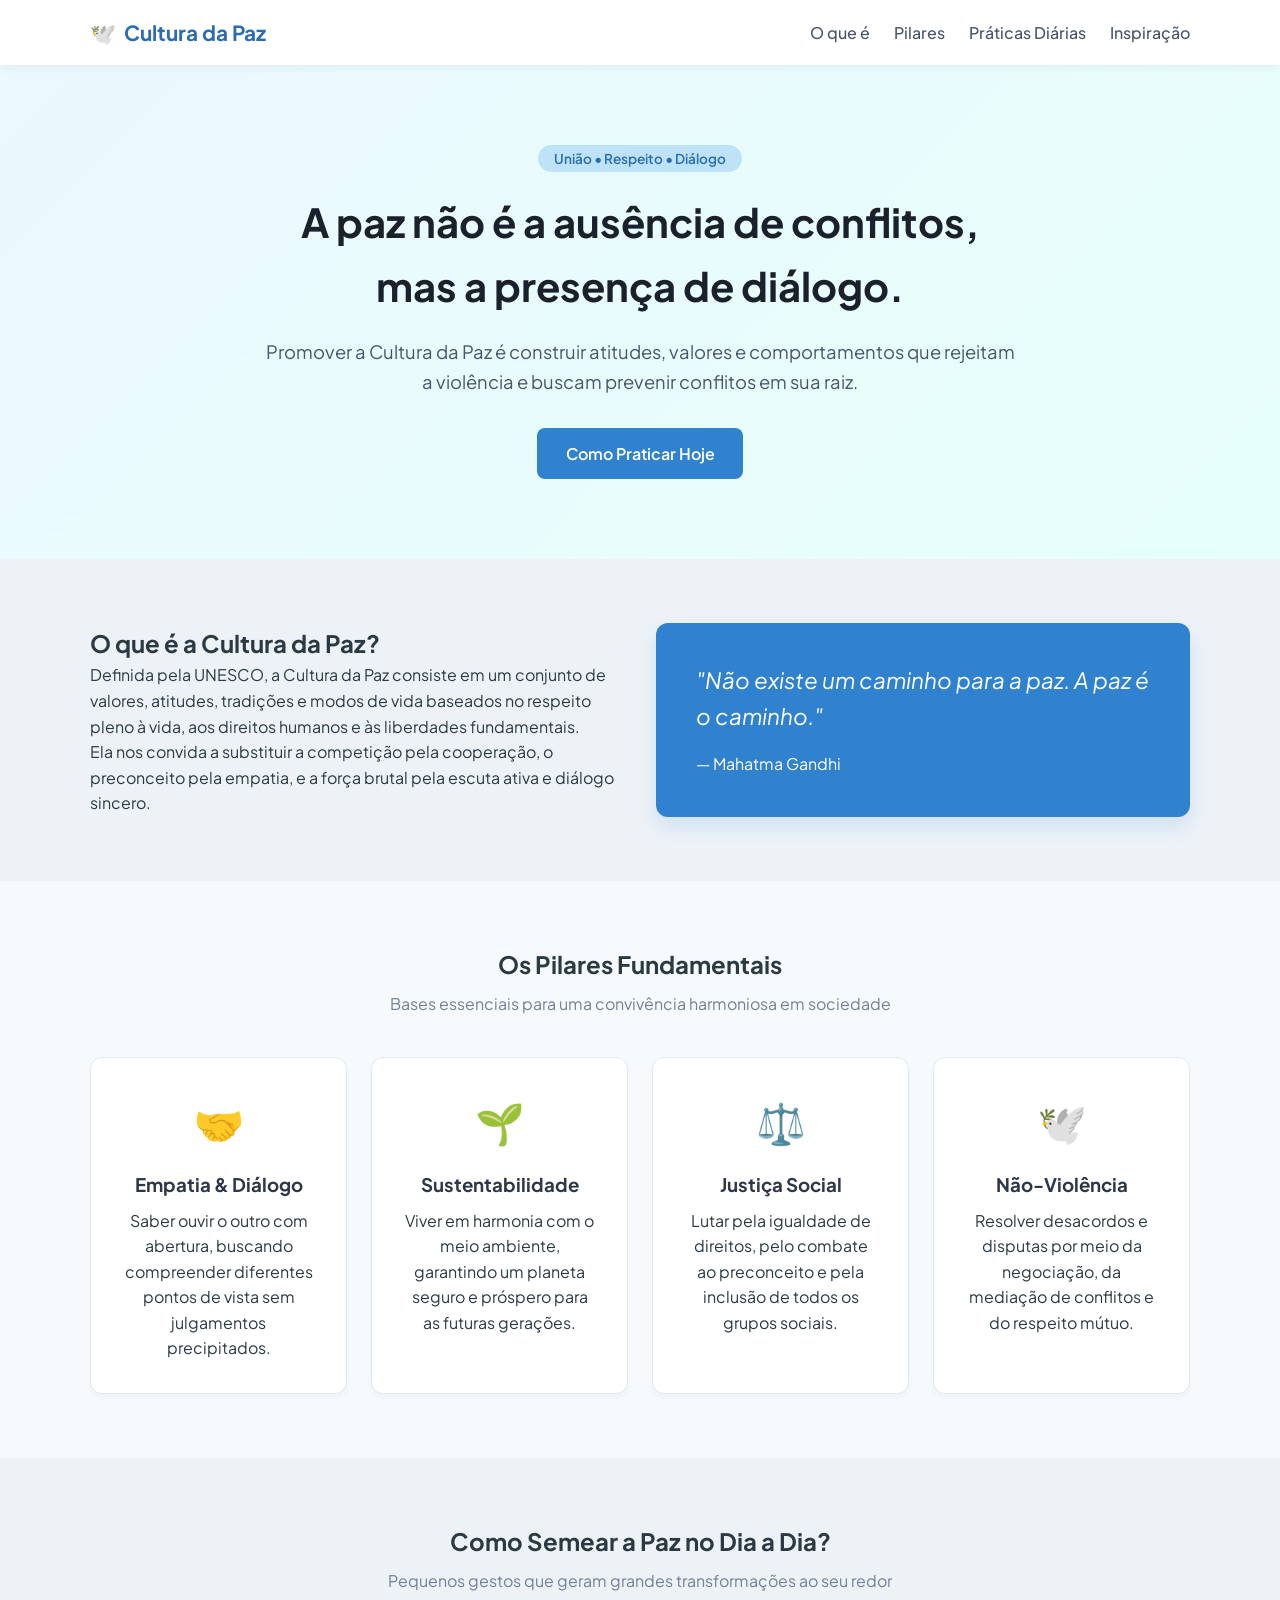
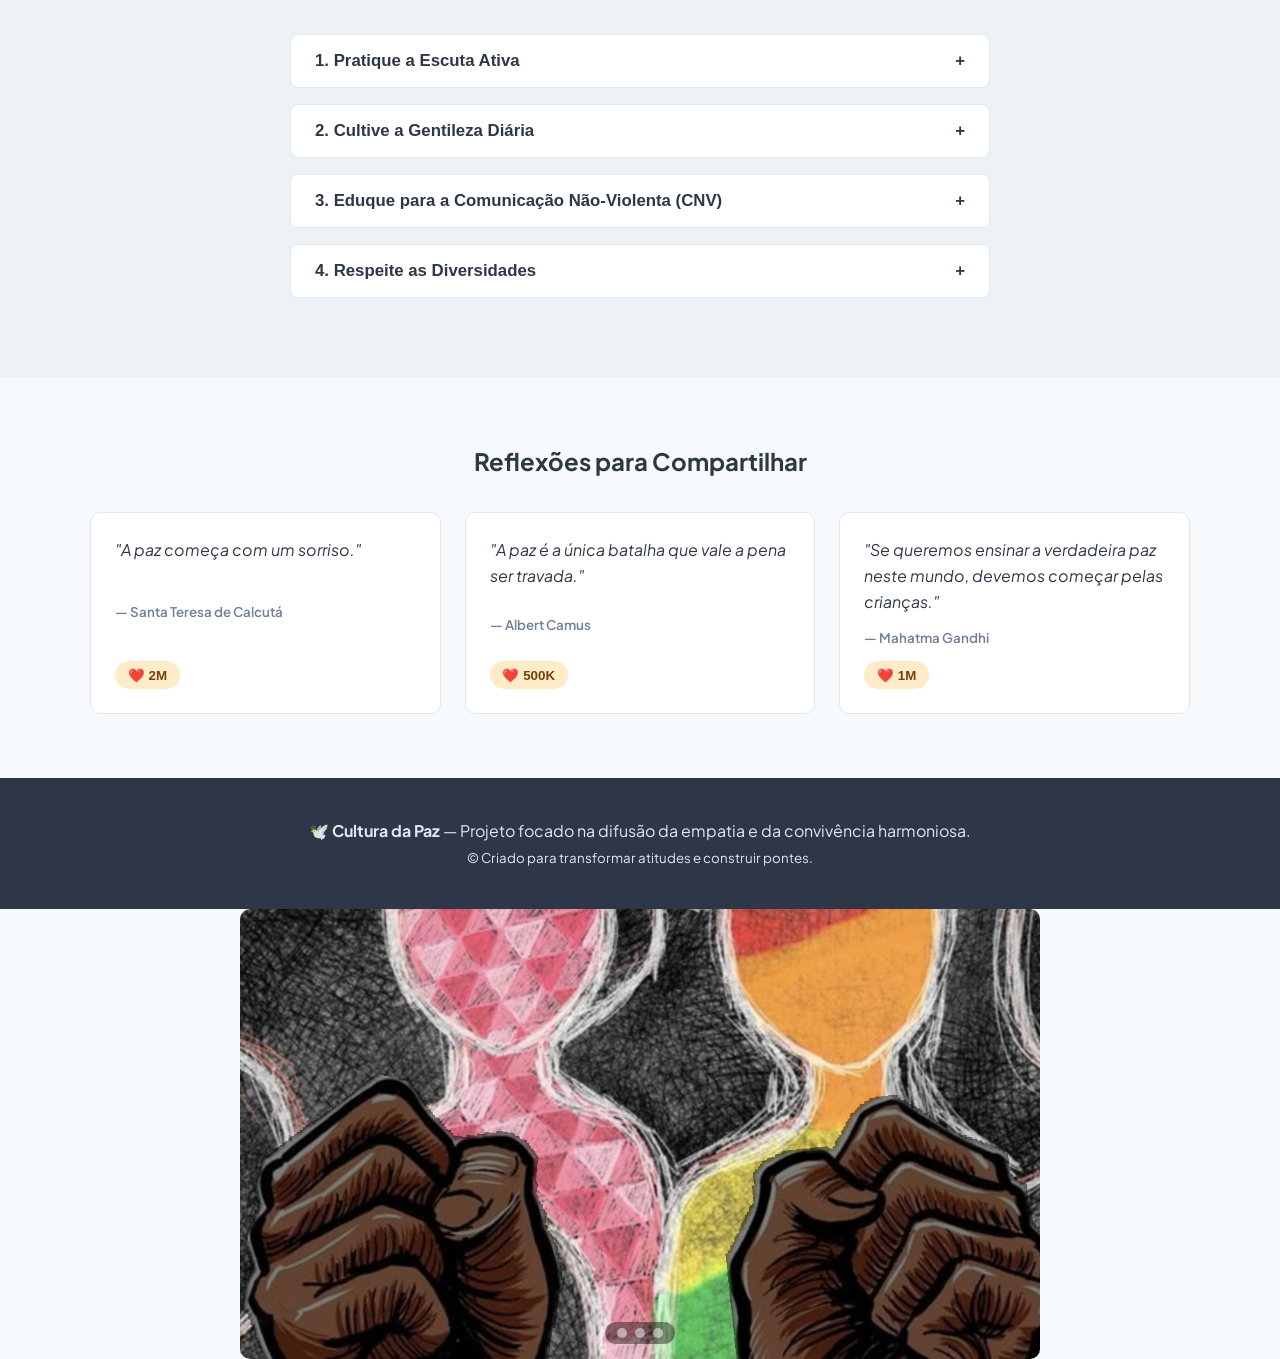
==== commit ce614e14: "versao22" ====
--- a/index.html
+++ b/index.html
@@ -198,19 +198,6 @@
     <a href="#slide-1"></a>
     <a href="#slide-2"></a>
     <a href="#slide-3"></a>
-    <a href="#slide-4"></a>
-    <a href="#slide-5"></a>
-    <a href="#slide-6"></a>
-    <a href="#slide-7"></a>
-    <a href="#slide-8"></a>
-    <a href="#slide-9"></a>
-    <a href="#slide-10"></a>
-    <a href="#slide-11"></a>
-    <a href="#slide-12"></a>
-    <a href="#slide-13"></a>
-    <a href="#slide-14"></a>
-    <a href="#slide-15"></a>
-    <a href="#slide-16"></a>
   </div>
 </div>
 
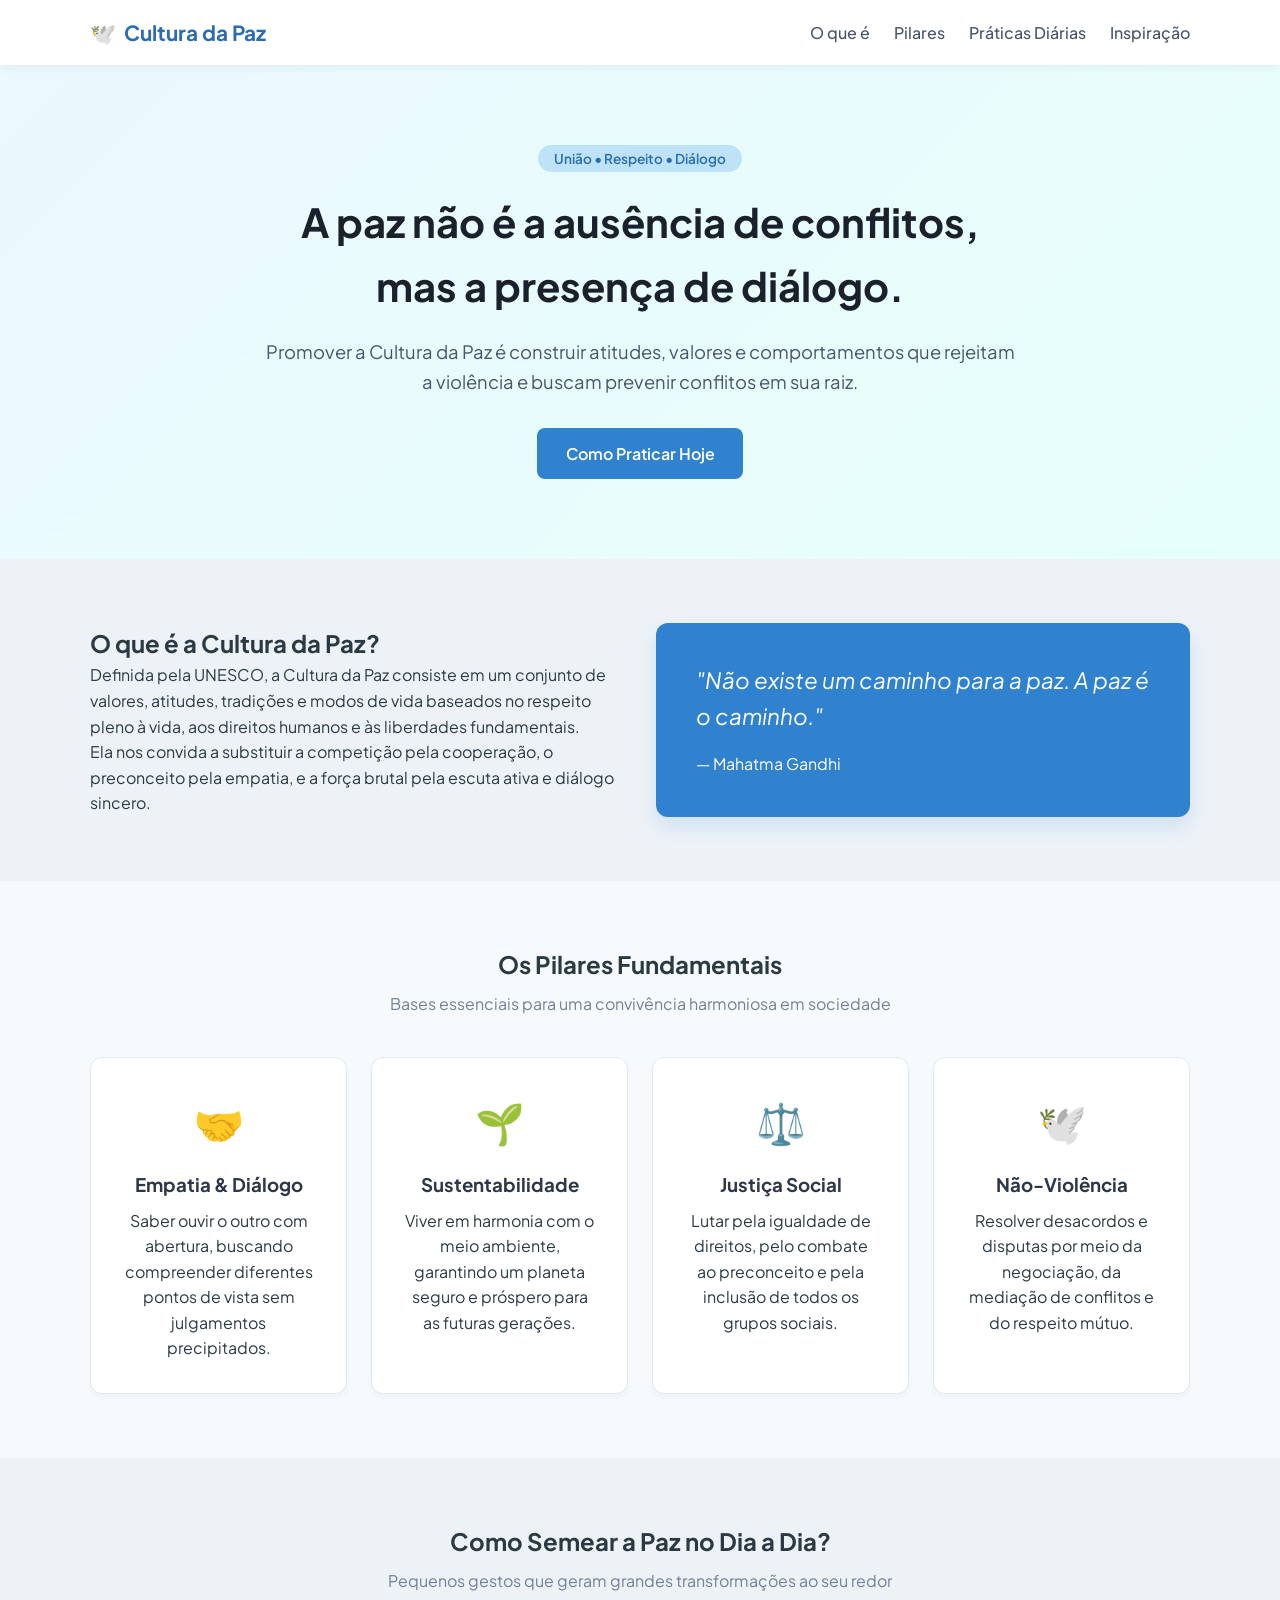
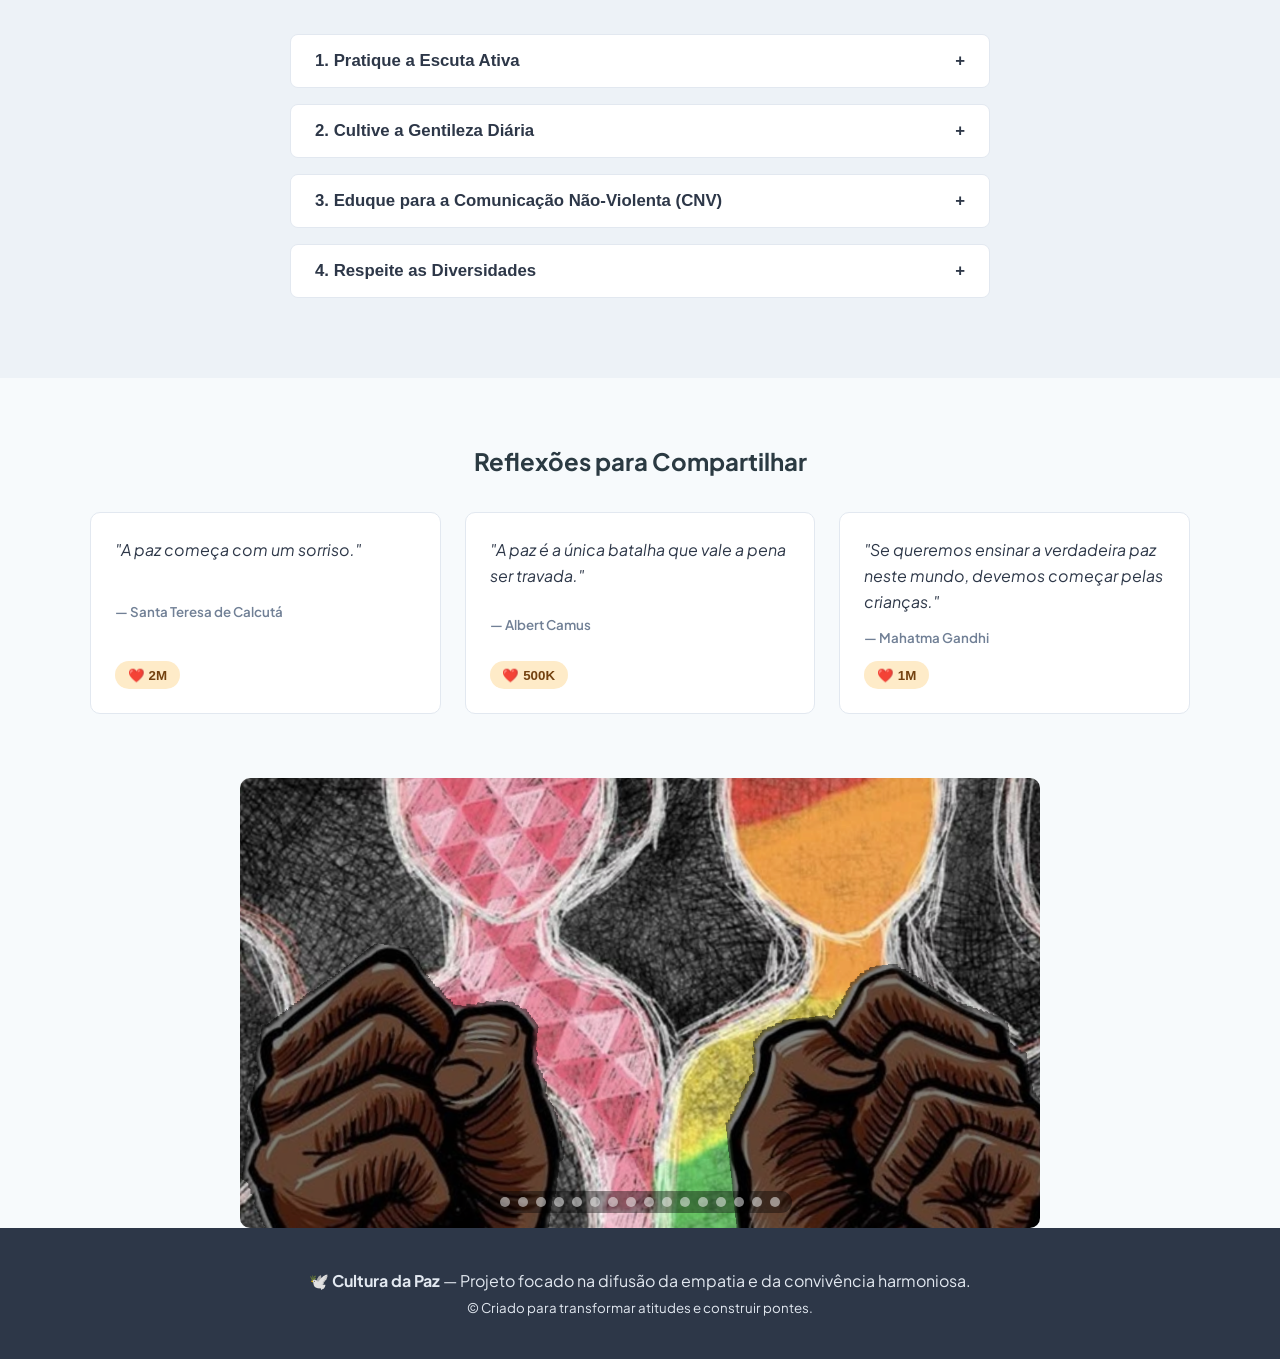
==== commit 9d429c09: "versao23" ====
--- a/index.html
+++ b/index.html
@@ -164,17 +164,7 @@
       </div>
     </div>
   </section>
-
-
-  <!-- Rodapé -->
-  <footer>
-    <div class="container footer-content">
-      <p>🕊️ <strong>Cultura da Paz</strong> — Projeto focado na difusão da empatia e da convivência harmoniosa.</p>
-      <p><small>&copy; Criado para transformar atitudes e construir pontes.</small></p>
-    </div>
-  </footer>
- 
- <div class="carrossel-container">
+<div class="carrossel-container">
   <div class="carrossel-slides">
     <div class="slide" id="slide-1"><img src="img/algema.png" alt="Imagem 1"></div>
     <div class="slide" id="slide-2"><img src="img/imagemcheia.png" alt="Imagem 2"></div>
@@ -198,9 +188,30 @@
     <a href="#slide-1"></a>
     <a href="#slide-2"></a>
     <a href="#slide-3"></a>
+    <a href="#slide-4"></a>
+    <a href="#slide-5"></a>
+    <a href="#slide-6"></a>
+    <a href="#slide-7"></a>
+    <a href="#slide-8"></a>
+    <a href="#slide-9"></a>
+    <a href="#slide-10"></a>
+    <a href="#slide-11"></a>
+    <a href="#slide-12"></a>
+    <a href="#slide-13"></a>
+    <a href="#slide-14"></a>
+    <a href="#slide-15"></a>
+    <a href="#slide-16"></a>
   </div>
 </div>
 
+  <!-- Rodapé -->
+  <footer>
+    <div class="container footer-content">
+      <p>🕊️ <strong>Cultura da Paz</strong> — Projeto focado na difusão da empatia e da convivência harmoniosa.</p>
+      <p><small>&copy; Criado para transformar atitudes e construir pontes.</small></p>
+    </div>
+  </footer>
+
   <script src="script.js"></script>
 
 
